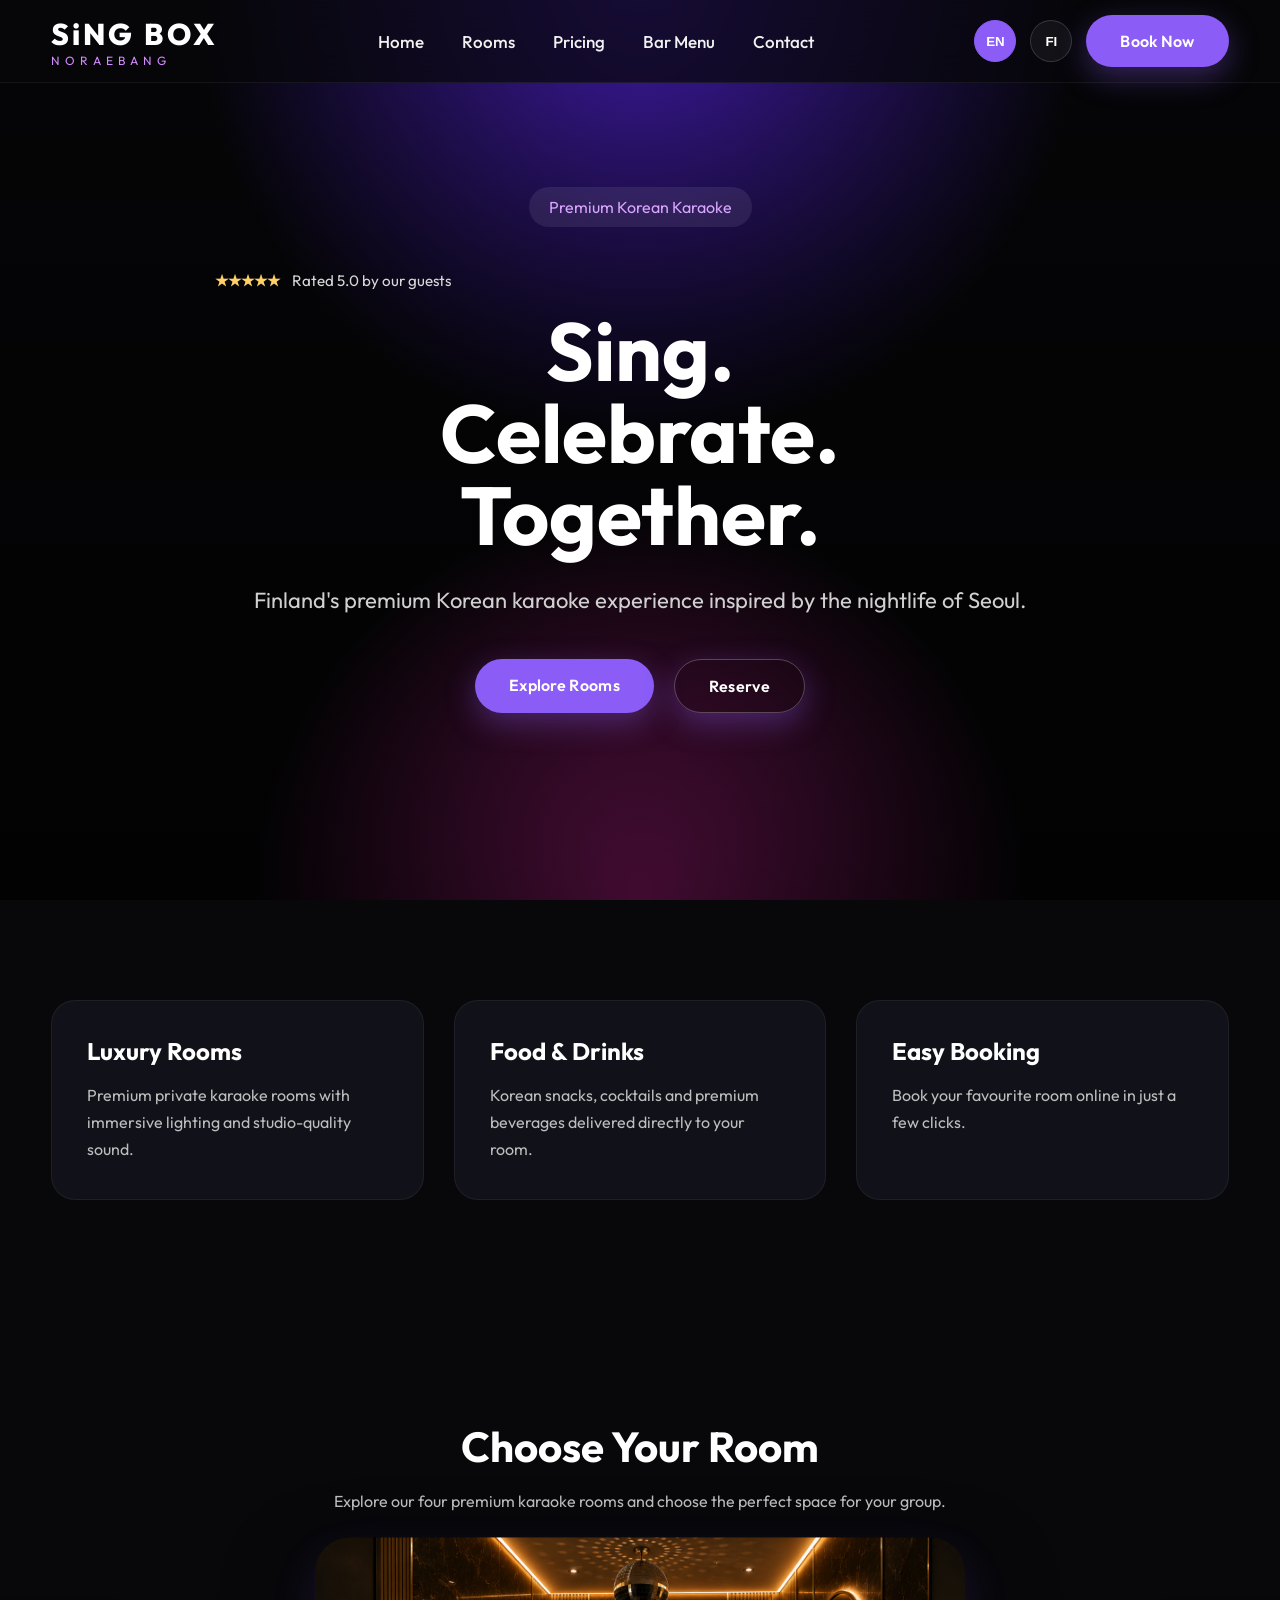
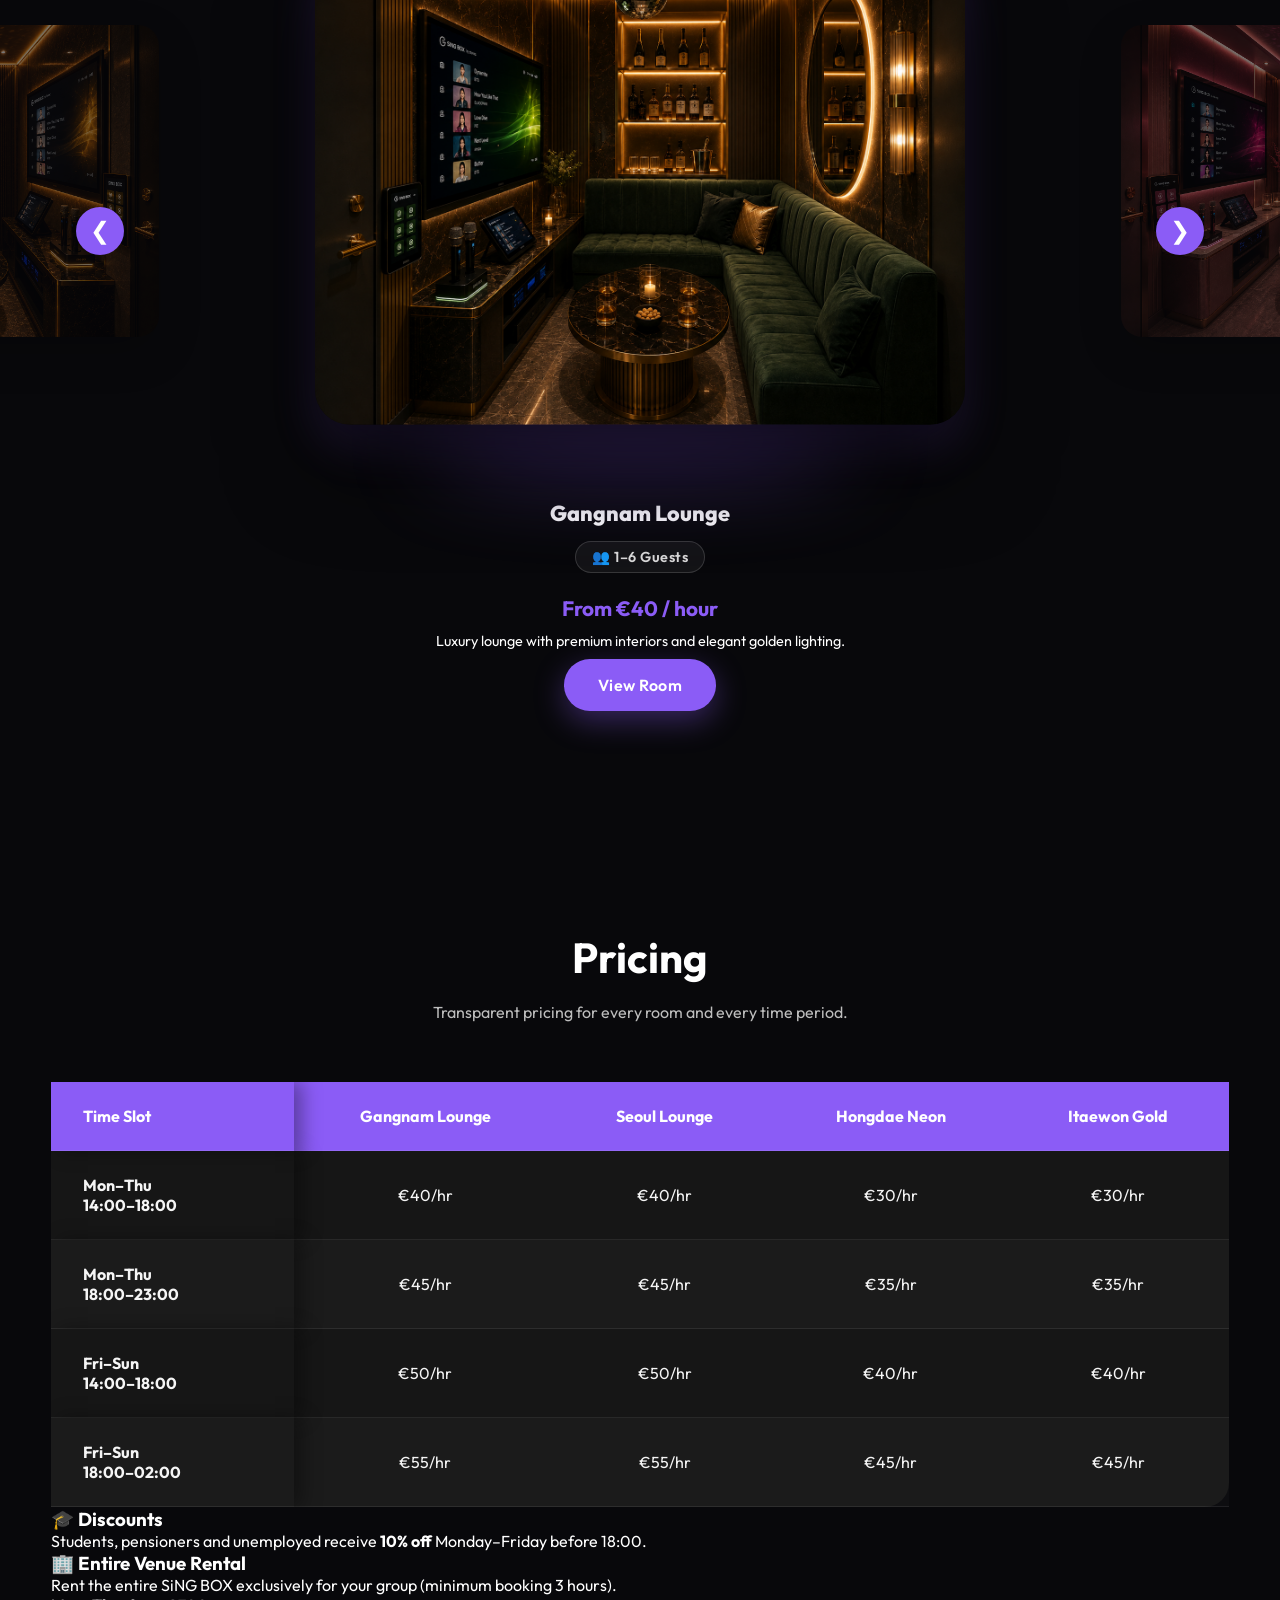
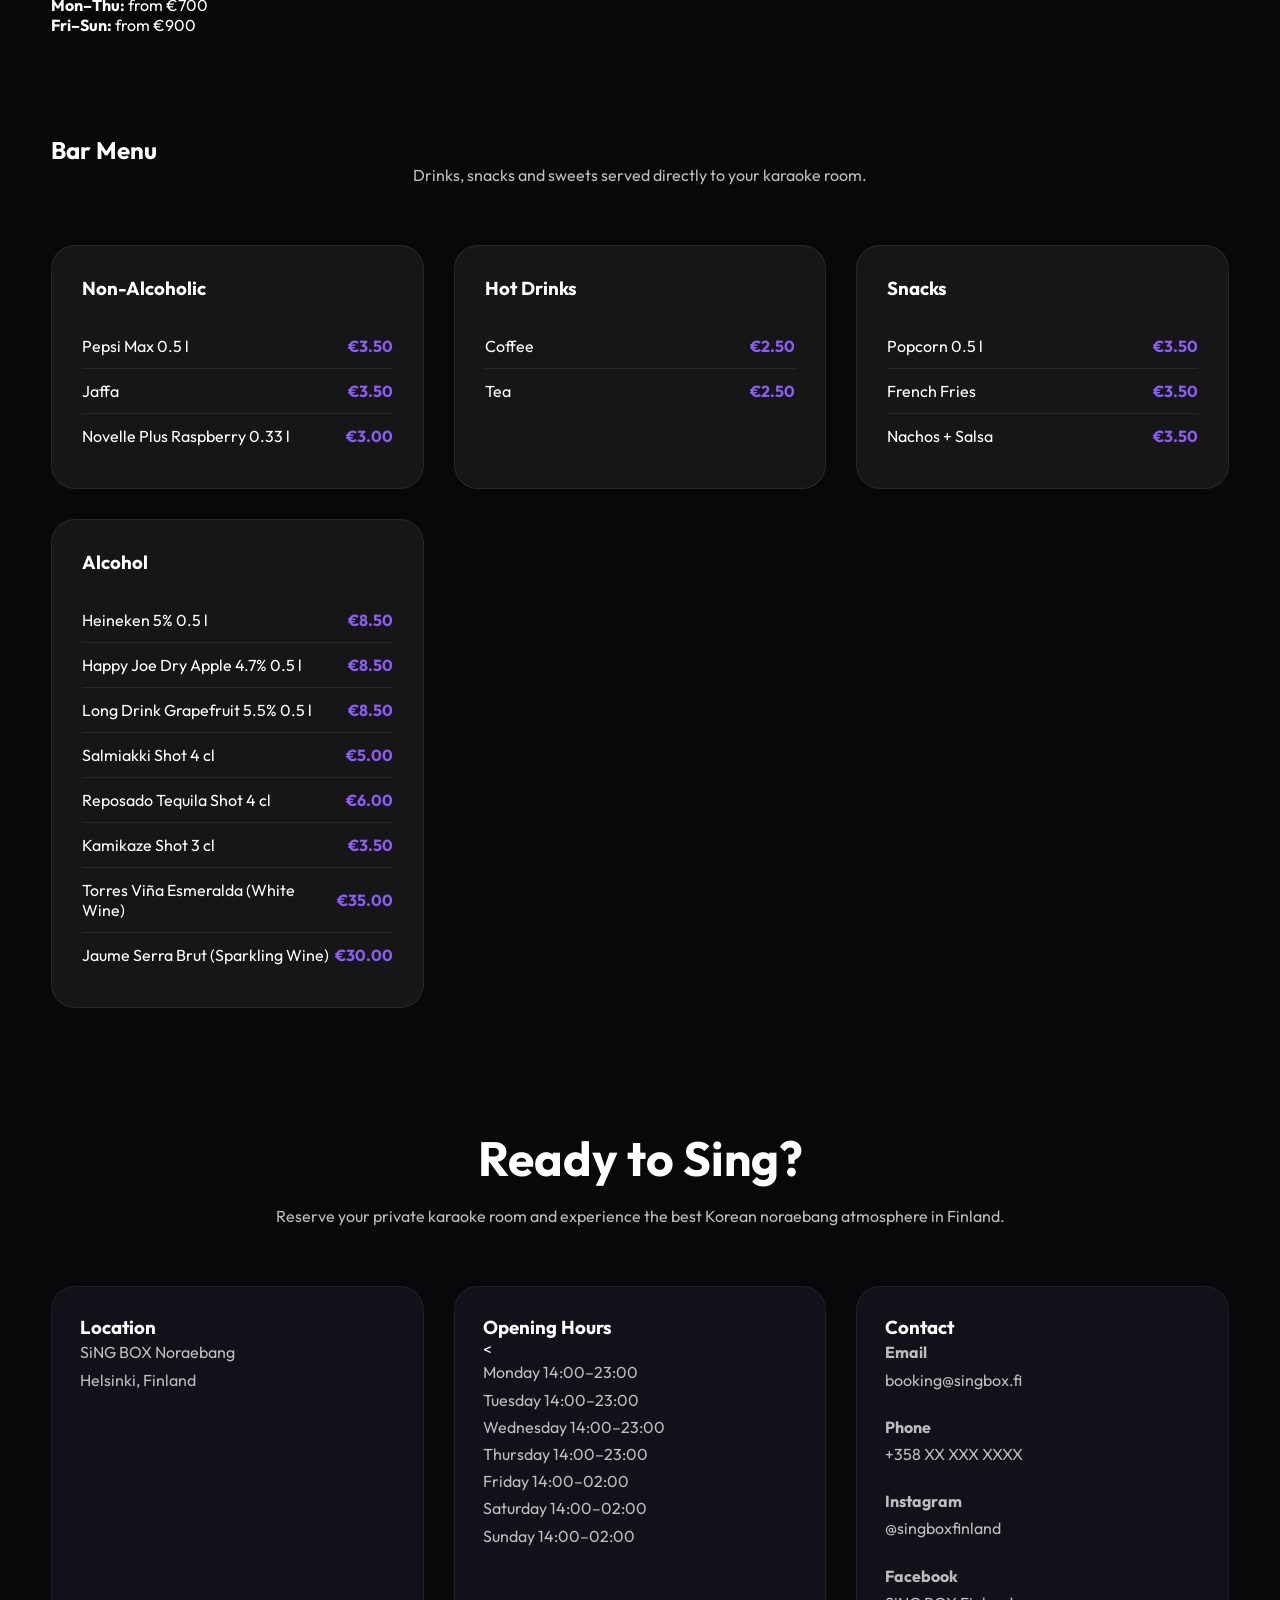
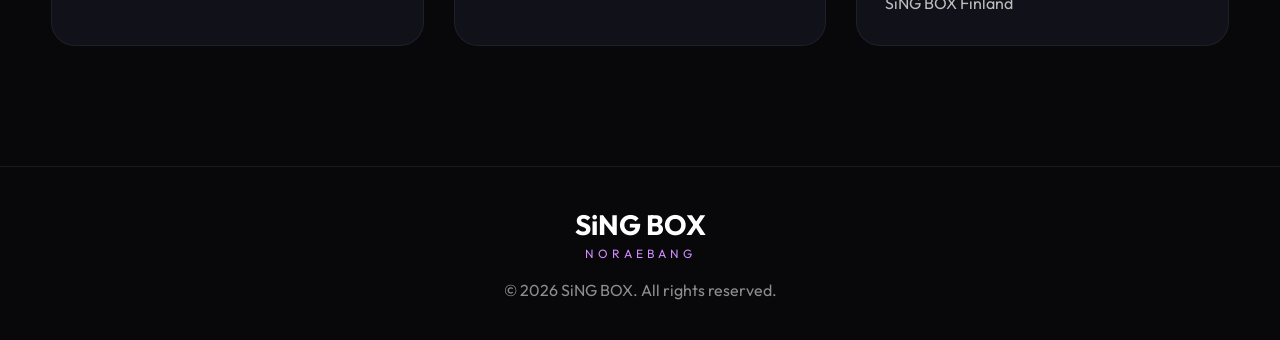
==== index.html @ f50186e7 "Refactor opening hours section in index.html" ====
<!DOCTYPE html>
<html lang="en">
<head>
    <meta charset="UTF-8">
    <meta name="viewport" content="width=device-width, initial-scale=1.0">

    <title>SiNG BOX | Premium Korean Karaoke</title>

    <link rel="preconnect" href="https://fonts.googleapis.com">
    <link rel="preconnect" href="https://fonts.gstatic.com" crossorigin>

    <link href="https://fonts.googleapis.com/css2?family=Outfit:wght@300;400;500;600;700;800&display=swap" rel="stylesheet">

    <link rel="stylesheet" href="style.css">
</head>

<body>

<header class="header">

    <div class="container">

        <a href="#" class="logo">

            <h1>SiNG BOX</h1>

            <span>NORAEBANG</span>

        </a>

<nav class="nav">

    <a href="#home" id="nav-home">Home</a>
    <a href="#rooms" id="nav-rooms">Rooms</a>
    <a href="#pricing" id="nav-pricing">Pricing</a>
    <a href="#menu" id="nav-menu">Bar Menu</a>
    <a href="#contact" id="nav-contact">Contact</a>

</nav>

        <div class="header-actions">

    <button class="lang-btn active">EN</button>

    <button class="lang-btn">FI</button>

    <a href="#contact" class="btn" id="book-btn">Book Now</a>

</div>

</div>   <!-- container sulkeutuu -->

</header>

<section class="hero" id="home">

    <div class="hero-overlay"></div>

    <div class="container hero-content">

        <span class="hero-tag">
            Premium Korean Karaoke
        </span>

        <div class="hero-rating">
    ★★★★★
    <span>Rated 5.0 by our guests</span>
</div>

        <h1>
            Sing.<br>
            Celebrate.<br>
            Together.
        </h1>

        <p>

            Finland's premium Korean karaoke experience inspired by
            the nightlife of Seoul.

        </p>

        <div class="hero-buttons">

            <a href="#rooms" class="btn">
                Explore Rooms
            </a>

            <a href="#contact" class="btn btn-outline">
                Reserve
            </a>

        </div>

    </div>

</section>

<section class="features">

    <div class="container">

        <div class="feature">

            <h3>Luxury Rooms</h3>

            <p>
                Premium private karaoke rooms with immersive lighting
                and studio-quality sound.
            </p>

        </div>

        <div class="feature">

            <h3>Food & Drinks</h3>

            <p>
                Korean snacks, cocktails and premium beverages delivered
                directly to your room.
            </p>

        </div>

        <div class="feature">

            <h3>Easy Booking</h3>

            <p>
                Book your favourite room online in just a few clicks.
            </p>

        </div>

    </div>

</section>
  
<section class="rooms" id="rooms">

<div class="container">

<h2>Choose Your Room</h2>

<p class="section-text">
Explore our four premium karaoke rooms and choose the perfect space for your group.
</p>

<div class="room-carousel">

<button class="carousel-arrow left">❮</button>

<div class="carousel">

<div class="card active">
<img src="images/gangnam.png" alt="">
</div>

<div class="card">
<img src="images/seoul.png" alt="">
</div>

<div class="card">
<img src="images/hongdae.png" alt="">
</div>

<div class="card">
<img src="images/itaewon.png" alt="">
</div>

</div>

<button class="carousel-arrow right">❯</button>

</div>

<div class="room-info">

<h3 id="roomTitle">
Gangnam Lounge
</h3>

<span id="roomSize" class="room-size">
👥 1–6 Guests
</span>

<div id="roomPrice" class="room-price">
From €40 / hour
</div>

<p id="roomText">
Luxury lounge with premium interiors and elegant golden lighting.
</p>

<a class="btn" href="#">
View Room
</a>

</div>

</div>

</section>
    
    <section class="pricing" id="pricing">

        <div class="container">

    <h2>Pricing</h2>

    <p class="section-text">
        Transparent pricing for every room and every time period.
    </p>

    <div class="pricing-scroll">

        <table class="pricing-table">

    <thead>
        <tr>
            <th>Time Slot</th>
            <th>Gangnam Lounge</th>
            <th>Seoul Lounge</th>
            <th>Hongdae Neon</th>
            <th>Itaewon Gold</th>
        </tr>
    </thead>

    <tbody>

        <tr>
            <td>Mon–Thu<br>14:00–18:00</td>
            <td>€40/hr</td>
            <td>€40/hr</td>
            <td>€30/hr</td>
            <td>€30/hr</td>
        </tr>

        <tr>
            <td>Mon–Thu<br>18:00–23:00</td>
            <td>€45/hr</td>
            <td>€45/hr</td>
            <td>€35/hr</td>
            <td>€35/hr</td>
        </tr>

        <tr>
            <td>Fri–Sun<br>14:00–18:00</td>
            <td>€50/hr</td>
            <td>€50/hr</td>
            <td>€40/hr</td>
            <td>€40/hr</td>
        </tr>

        <tr>
            <td>Fri–Sun<br>18:00–02:00</td>
            <td>€55/hr</td>
            <td>€55/hr</td>
            <td>€45/hr</td>
            <td>€45/hr</td>
        </tr>

    </tbody>

        </table>

    </div>

        <div class="pricing-info">

            <div class="pricing-note">

                <h3>🎓 Discounts</h3>

                <p>
                    Students, pensioners and unemployed receive
                    <strong>10% off</strong> Monday–Friday before 18:00.
                </p>

            </div>

            <div class="pricing-note">

                <h3>🏢 Entire Venue Rental</h3>

                <p>
                    Rent the entire SiNG BOX exclusively for your group
                    (minimum booking 3 hours).
                </p>

                <p>
                    <strong>Mon–Thu:</strong> from €700<br>
                    <strong>Fri–Sun:</strong> from €900
                </p>

            </div>

        </div>

    </div>

</section>
    
    <section class="menu" id="menu" style="scroll-margin-top:120px;">
    <div id="menu-anchor"></div>

    <div class="container">

        <h2 id="menu-title">Bar Menu</h2>

        <p class="section-text">
            Drinks, snacks and sweets served directly to your karaoke room.
        </p>
        
        <div class="menu-grid">

            <div class="menu-card">

    <h3>Non-Alcoholic</h3>

    <div class="menu-item">
        <span>Pepsi Max 0.5 l</span>
        <strong>€3.50</strong>
    </div>

    <div class="menu-item">
        <span>Jaffa</span>
        <strong>€3.50</strong>
    </div>

    <div class="menu-item">
        <span>Novelle Plus Raspberry 0.33 l</span>
        <strong>€3.00</strong>
    </div>

</div>

            <div class="menu-card">

    <h3>Hot Drinks</h3>

    <div class="menu-item">
        <span>Coffee</span>
        <strong>€2.50</strong>
    </div>

                    <div class="menu-item">
        <span>Tea</span>
        <strong>€2.50</strong>
    </div>

</div>

<div class="menu-card">

    <h3>Snacks</h3>

    <div class="menu-item">
        <span>Popcorn 0.5 l</span>
        <strong>€3.50</strong>
    </div>

    <div class="menu-item">
        <span>French Fries</span>
        <strong>€3.50</strong>
    </div>

    <div class="menu-item">
        <span>Nachos + Salsa</span>
        <strong>€3.50</strong>
    </div>

</div>

    <div class="menu-card">

        <h3>Alcohol</h3>

        <div class="menu-item">
            <span>Heineken 5% 0.5 l</span>
            <strong>€8.50</strong>
        </div>

        <div class="menu-item">
            <span>Happy Joe Dry Apple 4.7% 0.5 l</span>
            <strong>€8.50</strong>
        </div>

        <div class="menu-item">
            <span>Long Drink Grapefruit 5.5% 0.5 l</span>
            <strong>€8.50</strong>
        </div>

        <div class="menu-item">
    <span>Salmiakki Shot 4 cl</span>
    <strong>€5.00</strong>
</div>

<div class="menu-item">
    <span>Reposado Tequila Shot 4 cl</span>
    <strong>€6.00</strong>
</div>

<div class="menu-item">
    <span>Kamikaze Shot 3 cl</span>
    <strong>€3.50</strong>
</div>

<div class="menu-item">
    <span>Torres Viña Esmeralda (White Wine)</span>
    <strong>€35.00</strong>
</div>

<div class="menu-item">
    <span>Jaume Serra Brut (Sparkling Wine)</span>
    <strong>€30.00</strong>
</div>

    </div>

</div>

    </div>

</section>
   
  <section class="contact" id="contact">

    <div class="container">

        <h2>Ready to Sing?</h2>

        <p class="section-text">
            Reserve your private karaoke room and experience the best
            Korean noraebang atmosphere in Finland.
        </p>

        <div class="contact-grid">

            <div class="contact-card">

                <h3>Location</h3>

                <p>SiNG BOX Noraebang</p>

                <p>Helsinki, Finland</p>

            </div>

            <div class="contact-card">

                <h3>Opening Hours</h3>

                <<p><span class="day">Monday</span>
                    <span>14:00–23:00</span></p>

                <p><span class="day">Tuesday</span>
                    <span>14:00–23:00</span></p>

                <p><span class="day">Wednesday</span>
                    <span>14:00–23:00</span></p>

                <p><span class="day">Thursday</span>
                    <span>14:00–23:00</span></p>
                
                <p><span class="day">Friday</span>
                    <span>14:00–02:00</span></p>
                
                <p><span class="day">Saturday</span>
                    <span>14:00–02:00</span></p>
                
                <p><span class="day">Sunday</span>
                    <span>14:00–02:00</span></p>

            </div>

            <div class="contact-card">

    <h3>Contact</h3>

    <p><strong>Email</strong></p>
    <p>booking@singbox.fi</p>

    <br>

    <p><strong>Phone</strong></p>
    <p>+358 XX XXX XXXX</p>

    <br>

    <p><strong>Instagram</strong></p>
    <p>@singboxfinland</p>

    <br>

    <p><strong>Facebook</strong></p>
    <p>SiNG BOX Finland</p>

</div>

        </div>

    </div>

</section>

<footer>

    <div class="container">

        <div class="footer-logo">

            <h2>SiNG BOX</h2>

            <span>NORAEBANG</span>

        </div>

        <p>
            © 2026 SiNG BOX. All rights reserved.
        </p>

    </div>

</footer>

<script src="script.js"></script>

</body>
</html>
---- style.css ----
/* ===================================
   SiNG BOX Premium Website
=================================== */

*{
    margin:0;
    padding:0;
    box-sizing:border-box;
}

html{
    scroll-behavior:smooth;
}

body{
    font-family:'Outfit',sans-serif;
    background:#08080b;
    color:#fff;
}

img{
    display:block;
    width:100%;
}

a{
    text-decoration:none;
    color:inherit;
}

.container{
    width:min(1200px,92%);
    margin:auto;
}

/* =====================
   HEADER
===================== */

.header{
    position:fixed;
    top:0;
    width:100%;
    z-index:1000;
    background:rgba(8,8,11,.72);
    backdrop-filter:blur(18px);
    border-bottom:1px solid rgba(255,255,255,.06);
}

.header .container{
    display:flex;
    justify-content:space-between;
    align-items:center;
    gap:24px;
    min-height:82px;
}

.logo{
    display:flex;
    flex-direction:column;
}

.logo h1{
    font-size:30px;
    letter-spacing:3px;
    font-weight:800;
}

.logo span{
    font-size:12px;
    letter-spacing:5px;
    color:#d28cff;
}

.nav{
    display:flex;
    gap:38px;
}

.nav a{
    color:#f2f2f2;
    font-size:17px;
    font-weight:500;
    transition:.3s;
}

.nav a:hover{
    color:#fff;
}

.header-actions{

    display:flex;

    align-items:center;

    gap:14px;

}

.lang-btn{

    width:42px;

    height:42px;

    border-radius:50%;

    border:1px solid rgba(255,255,255,.15);

    background:rgba(255,255,255,.05);

    color:#fff;

    cursor:pointer;

    font-weight:600;

    transition:.3s;

}

.lang-btn:hover{

    background:#8b5cf6;

    border-color:#8b5cf6;

}

.lang-btn.active{

    background:#8b5cf6;

    border-color:#8b5cf6;

}

.btn{
    display:inline-block;
    padding:16px 34px;
    border-radius:999px;
    background:#8b5cf6;
    color:#fff;
    font-weight:600;
    letter-spacing:.3px;
    box-shadow:0 10px 30px rgba(139,92,246,.35);
    transition:.35s;
}

.btn:hover{
    transform:translateY(-3px);
    background:#a855f7;
    box-shadow:0 18px 40px rgba(139,92,246,.45);
}

.btn-outline{
    background:transparent;
    border:1px solid rgba(255,255,255,.25);
}

/* =====================
   HERO
===================== */

.hero{
    min-height:100vh;
    display:flex;
    align-items:center;
    justify-content:center;
    text-align:center;
    position:relative;
    background:
        radial-gradient(circle at top,#6128ff 0%,transparent 40%),
        radial-gradient(circle at bottom,#ff2cbf 0%,transparent 35%),
        #08080b;
}

.hero-overlay{
    position:absolute;
    inset:0;
    background:linear-gradient(rgba(0,0,0,.35),rgba(0,0,0,.75));
}

.hero-content{
    position:relative;
    z-index:2;
    max-width:850px;
}

.hero-tag{
    display:inline-block;
    margin-bottom:24px;
    padding:10px 20px;
    border-radius:999px;
    background:rgba(255,255,255,.08);
    color:#d9a5ff;
}

.hero-rating{

    display:flex;

    align-items:center;

    gap:12px;

    margin:20px 0;

    color:#FFD166;

    font-weight:600;

    font-size:.95rem;

}

.hero-rating span{

    color:#d8d8d8;

    font-weight:400;

}

.hero h1{
    font-size:82px;
    line-height:1;
    margin-bottom:30px;
}

.hero p{
    font-size:22px;
    color:#d0d0d0;
    margin-bottom:45px;
}

.hero-buttons{
    display:flex;
    justify-content:center;
    gap:20px;
    flex-wrap:wrap;
}

/* =====================
   FEATURES
===================== */

.features{
    padding:100px 0;
}

.features .container{
    display:grid;
    grid-template-columns:repeat(auto-fit,minmax(240px,1fr));
    gap:30px;
}

.feature{
    background:#111119;
    padding:35px;
    border-radius:24px;
    border:1px solid rgba(255,255,255,.06);
    transition:.3s;
}

.feature:hover{
    transform:translateY(-8px);
    border-color:#8b5cf6;
}

.feature h3{
    margin-bottom:16px;
    font-size:24px;
}

.feature p{
    color:#bdbdbd;
    line-height:1.7;
}

/* =====================
   ROOMS
===================== */

.rooms,
.gallery,
.contact{
    padding:120px 0;
}

.rooms{
    scroll-margin-top:90px;
}

.rooms h2,
.gallery h2,
.contact h2{
    text-align:center;
    font-size:48px;
    margin-bottom:18px;
}

.pricing h2,
.rooms h2{
    font-size:42px;
    text-align:center;
    margin-bottom:18px;
}

.section-text{
    text-align:center;
    color:#bdbdbd;
    margin-bottom:60px;
}

.room-grid,
.gallery-grid,
.contact-grid{
    display:grid;
    grid-template-columns:repeat(auto-fit,minmax(260px,1fr));
    gap:30px;
}

.room-card,
.gallery-item,
.contact-card{
    background:#111119;
    border-radius:24px;
    overflow:hidden;
    border:1px solid rgba(255,255,255,.06);
    transition:.35s;
    cursor:pointer;
}

.room-card:hover,
.gallery-item:hover,
.contact-card:hover{
    transform:translateY(-12px);
    border-color:#8b5cf6;
}

.room-content,
.contact-card{
    padding:28px;
}

.room-card img{
    width:100%;
    height:320px;
    object-fit:cover;
    transition:.4s;
}

.room-card:hover img{
    transform:scale(1.05);
}

.room-content h3{
    margin-bottom:12px;
}

.room-size{
    display:inline-block;
    margin:10px 0 16px;
    padding:6px 14px;
    border:1px solid rgba(255,255,255,.15);
    border-radius:999px;
    font-size:.8rem;
    font-weight:600;
    color:#d8d8d8;
    background:rgba(255,255,255,.05);
    letter-spacing:.5px;
}

.room-price{
    margin:16px 0 18px;
    font-size:1.1rem;
    font-weight:700;
    color:#8b5cf6;
}

.room-content p,
.contact-card p{
    color:#bdbdbd;
    line-height:1.7;
}

.room-btn{

    margin-top:22px;

    padding:12px 24px;

    font-size:.9rem;

    opacity:0;

    transform:translateY(10px);

    transition:.35s;

}

.room-card:hover .room-btn{

    opacity:1;

    transform:translateY(0);

}

.gallery-item{
    height:260px;
    background:
        linear-gradient(135deg,#8b5cf6,#ff2cbf);
}

/* =====================
   FOOTER
===================== */

footer{
    padding:40px 0;
    border-top:1px solid rgba(255,255,255,.08);
    text-align:center;
}

.footer-logo h2{
    font-size:28px;
}

.footer-logo span{
    color:#d28cff;
    letter-spacing:4px;
    font-size:12px;
}

footer p{
    margin-top:18px;
    color:#8d8d8d;
}

/* =====================
   MOBILE
===================== */

@media (max-width:900px){

    .header .container{
        flex-direction:column;
        height:auto;
        padding:20px 0;
        gap:18px;
    }

    .nav{
        flex-wrap:wrap;
        justify-content:center;
        gap:18px;
    }

    .hero h1{
        font-size:52px;
    }

    .hero p{
        font-size:18px;
    }

    .rooms h2,
    .gallery h2,
    .contact h2{
        font-size:36px;
    }

}
.showcase{
    padding:120px 0;
}

.showcase-grid{
    display:grid;
    grid-template-columns:repeat(2,1fr);
    gap:24px;
    margin-top:50px;
}

.showcase-grid img{
    width:100%;
    height:320px;
    object-fit:cover;
    border-radius:24px;
    transition:.35s;
}

.showcase-grid img:hover{
    transform:scale(1.03);
}

/* =====================
   Pricing
===================== */

.pricing{
    padding:100px 0;
}

.pricing h2,
.pricing .section-text{
    text-align:center;
}

.pricing .container{
    max-width:1200px;
}

.pricing-scroll{
    width:100%;
    max-width:1200px;
    margin:0 auto;

    overflow-x:auto;
    -webkit-overflow-scrolling:touch;
}

.pricing-table{
    width:100%;
    max-width:1200px;
    min-width:900px;

    border-collapse:separate;
    border-spacing:0;

    background:#161616;
    border-radius:24px;
}

.pricing-table th,
.pricing-table td{
    padding:24px 32px;
    text-align:center;
    border-bottom:1px solid rgba(255,255,255,.08);
}

.pricing-table th{
    background:#8b5cf6;
    color:#fff;
    font-weight:700;
}

.pricing-table td{
    color:#f5f5f5;
}

.pricing-table th:first-child,
.pricing-table td:first-child{
    position:sticky;
    left:0;
    min-width:180px;
    text-align:left;
    font-weight:700;
    z-index:5;
}

.pricing-table th:first-child{
    background:#8b5cf6;
    z-index:6;
}

.pricing-table td:first-child{
    background:#161616;
}

.pricing-table tbody tr:nth-child(even){
    background:rgba(255,255,255,.02);
}

.pricing-table tbody tr:nth-child(even) td:first-child{
    background:#1b1b1b;
}

.pricing-table tbody tr:hover{
    background:rgba(139,92,246,.08);
}

.pricing-table th:first-child,
.pricing-table td:first-child{
    box-shadow:8px 0 18px rgba(0,0,0,.35);
}

/* =====================
   BAR MENU
===================== */

.menu{
    scroll-margin-top:110px;
}

.menu-grid{

    display:grid;

    grid-template-columns:repeat(auto-fit,minmax(320px,1fr));

    gap:30px;

    margin-top:50px;

}

.menu-card{

    background:#161616;

    border:1px solid rgba(255,255,255,.08);

    border-radius:24px;

    padding:30px;

    transition:.3s;

}

.menu-card:hover{

    transform:translateY(-8px);

    border-color:#8b5cf6;

}

.menu-card h3{

    margin-bottom:24px;

}

.menu-item{

    display:flex;

    justify-content:space-between;

    align-items:center;

    padding:12px 0;

    border-bottom:1px solid rgba(255,255,255,.08);

}

.menu-item:last-child{

    border-bottom:none;

}

.menu-item strong{

    color:#8b5cf6;

}

/* ===========================
   3D ROOM CAROUSEL
=========================== */

.room-carousel{
    position:relative;
    width:100%;
    height:520px;
    display:flex;
    justify-content:center;
    align-items:flex-start;
    overflow:visible;
    touch-action: pan-y;
}

.carousel{
    position:relative;
    width:min(900px,100%);
    height:420px;
    overflow:visible;
    pointer-events:none;
}

.card{
    position:absolute;
    left:50%;
    top:50%;
    width:520px;
    transform:translate(-50%,-50%);
    transition:all .7s ease;
    opacity:0;
    overflow:visible;
}

.card img{
    width:100%;
    border-radius:28px;
    box-shadow:0 20px 60px rgba(0,0,0,.45);
    transition:.6s;
}

.card.active{
    opacity:1;
    transform:translate(-50%,-50%) scale(1.25);
    z-index:10;
    pointer-events:none;
}

.card.active img{
    box-shadow:
        0 35px 70px rgba(0,0,0,.65),
        0 18px 35px rgba(139,92,246,.20);
}

.card.active::after{
    content:"";
    position:absolute;
    left:50%;
    bottom:-35px;
    transform:translateX(-50%);
    width:65%;
    height:45px;
    background:rgba(139,92,246,.45);
    filter:blur(35px);
    border-radius:50%;
    pointer-events:none;
    z-index:-1;
}

.card.left{
    opacity:.45;
    transform:translate(-180%,-50%) scale(.75);
    z-index:1;
}

.card.right{
    opacity:.45;
    transform:translate(80%,-50%) scale(.75);
    z-index:1;
}

.card.back{
    opacity:.15;
    transform:translate(-50%,-50%) scale(.6);
    z-index:1;
}

.carousel-arrow{
    position:absolute;
    top:50%;
    transform:translateY(-50%);
    width:48px;
    height:48px;
    border:none;
    border-radius:50%;
    background:#8b5cf6;
    color:#fff;
    font-size:24px;
    cursor:pointer;
    z-index:20;
    transition:.25s;
}

.carousel-arrow:hover{
    transform:translateY(-50%) scale(1.08);
    background:#a855f7;
}

.carousel-arrow.left{
    left:25px;
}

.carousel-arrow.right{
    right:25px;
}

@media (max-width:900px){

    .room-carousel{
    height:180px;
}

.carousel{
    width:100%;
    height:160px;
}

.card{
    width:230px;
}

    .card.active{
    transform:translate(-50%,-50%) scale(1);
}

.card.active::after{
    width:65%;
    height:45px;
    bottom:-30px;
    background:rgba(139,92,246,.55);
    filter:blur(35px);
    z-index:-1;
}

    .card.left{
        transform:translate(-120%,-50%) scale(.7);
        opacity:.35;
    }

    .card.right{
        transform:translate(20%,-50%) scale(.7);
        opacity:.35;
    }

    .carousel-arrow{
        width:42px;
        height:42px;
        font-size:20px;
    }

   .rooms h2{
    font-size:2.5rem;
}

.section-text{
    margin-bottom:30px;
}

   .room-info .btn{
    padding:10px 24px;
    font-size:0.9rem;
    margin-top:6px;
}

   .room-info{
    margin:12px auto 0;
}

.room-info h3{
    font-size:1.35rem;
    margin-bottom:4px;
}

.room-info .room-size{
    font-size:.9rem;
    margin:6px 0 8px;
}

.room-info .room-price{
    margin:8px 0;
}

.room-info p{
    margin-bottom:10px;
    line-height:1.5;
}

   .header .btn{
    padding:12px 28px;
    font-size:1rem;
}

   .lang-switch{
    gap:10px;
}

.lang-btn{
    width:48px;
    height:48px;
    font-size:0.9rem;
}

   .room-info .room-size{
    font-size:0.82rem;
    padding:5px 14px;
    margin:4px 0 6px;
}

   .carousel-arrow{
    width:36px;
    height:36px;
    font-size:18px;
}

   .room-info .btn{
    padding:12px 28px;
    border-radius:18px;
    font-size:1rem;
}

   .header .btn{
    padding:10px 24px;
    border-radius:18px;
    font-size:.95rem;
}
   
}

.room-info h3{
    font-size:1.35rem;
    font-weight:800;
    margin-bottom:6px;
}

.room-info .room-size{
    font-size:0.9rem;
    padding:6px 16px;
    margin:8px 0 12px;
}

.room-info .room-price{
    font-size:1.3rem;
    margin:10px 0;
}

.room-info p{
    font-size:0.9rem;
    line-height:1.45;
    max-width:600px;
    margin-bottom:8px;
}

.room-info{
    width:100%;
    max-width:900px;
    margin:8px auto 0;

    display:flex;
    flex-direction:column;
    align-items:center;
    justify-content:center;

    text-align:center;
}

.room-info h3,
.room-info p,
.room-info .room-price,
.room-info .room-size{
    text-align:center;
}
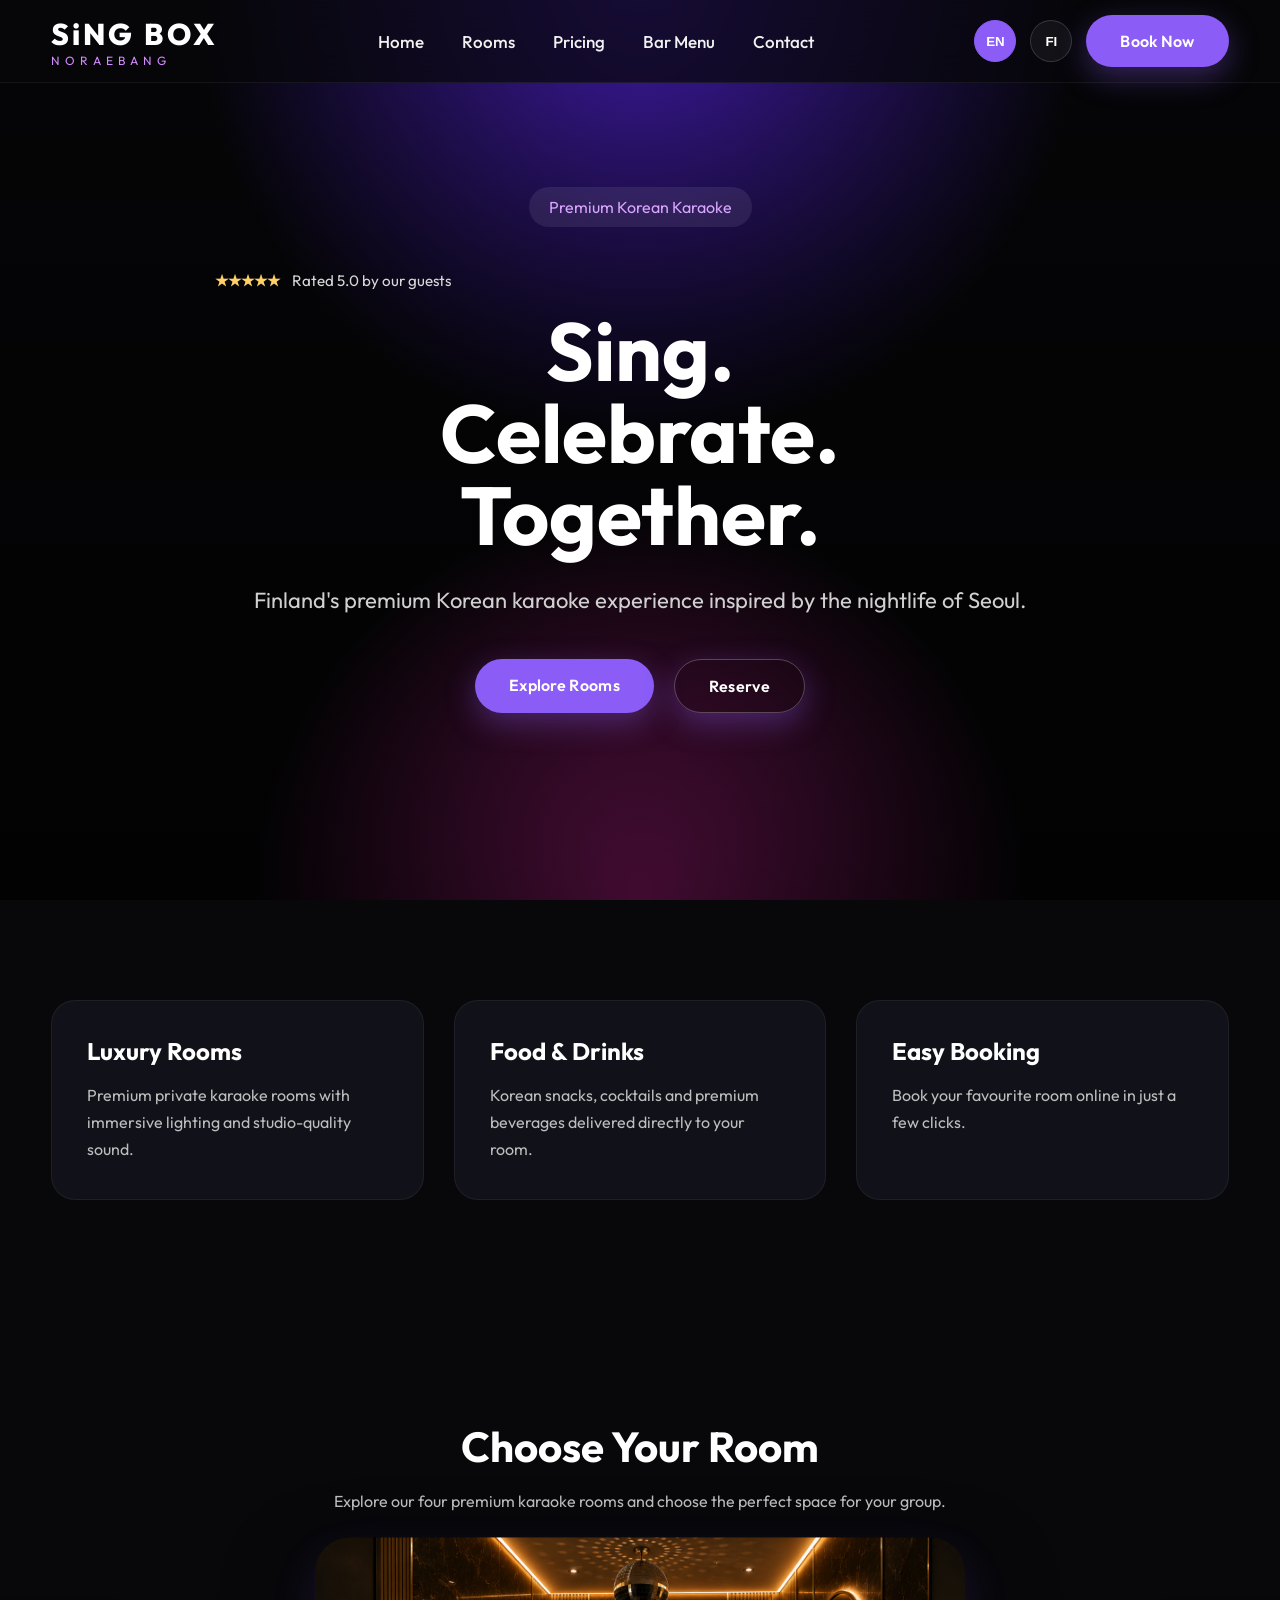
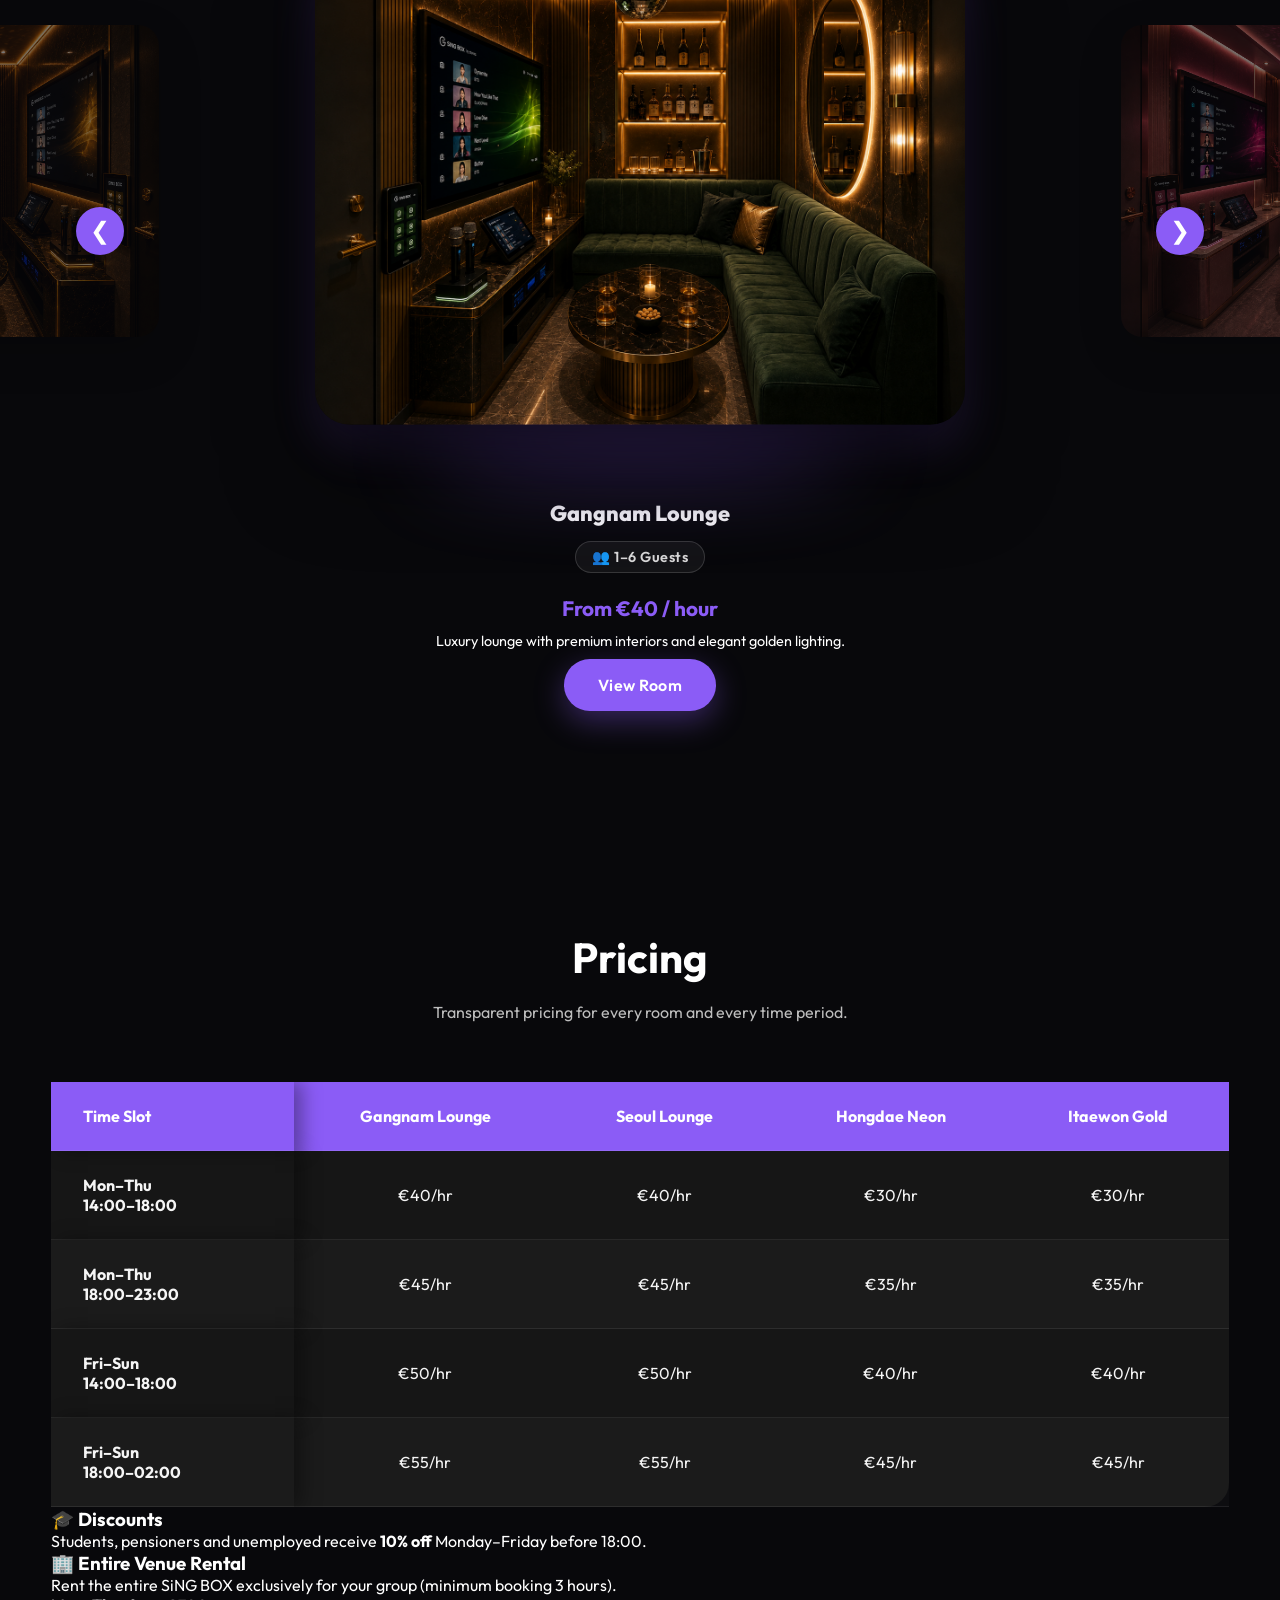
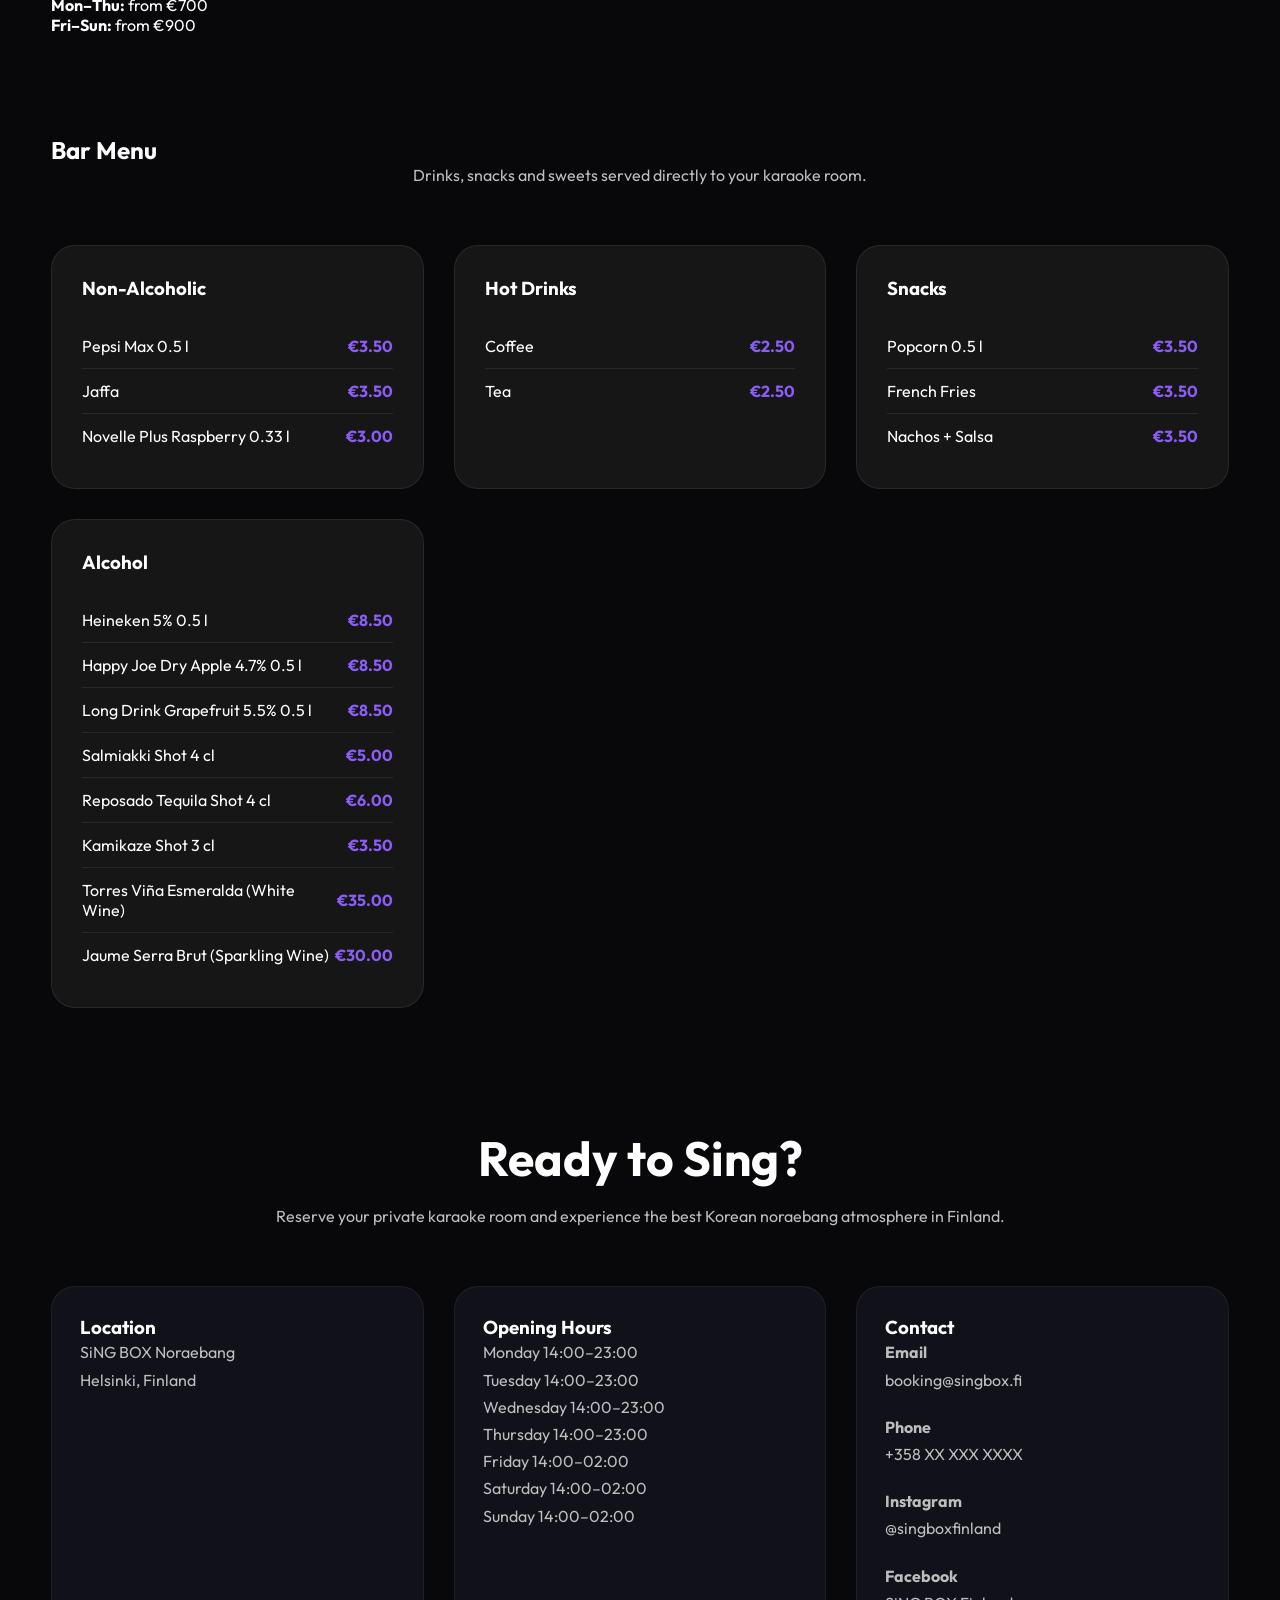
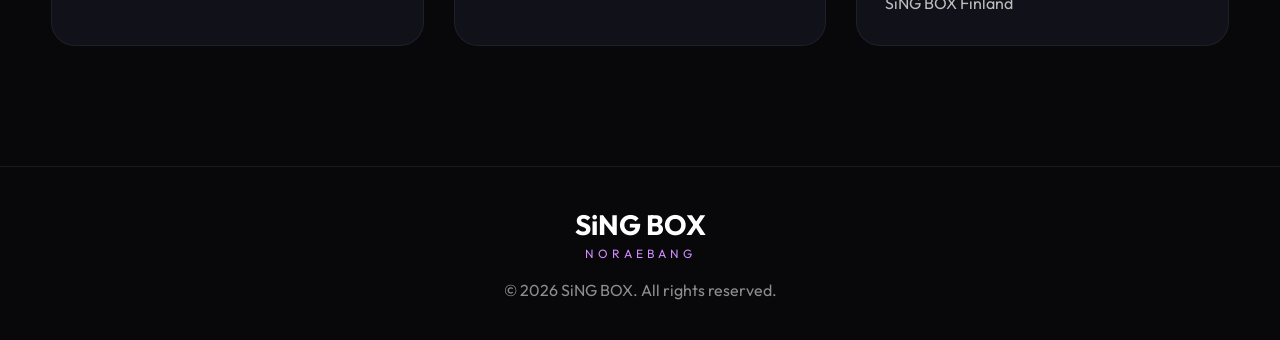
==== commit fd345b38: "Fix indentation in opening hours section" ====
--- a/index.html
+++ b/index.html
@@ -451,7 +451,7 @@
 
                 <h3>Opening Hours</h3>
 
-                <<p><span class="day">Monday</span>
+                <p><span class="day">Monday</span>
                     <span>14:00–23:00</span></p>
 
                 <p><span class="day">Tuesday</span>
--- a/style.css
+++ b/style.css
@@ -469,10 +469,13 @@
     }
 
     .rooms h2,
-    .gallery h2,
-    .contact h2{
-        font-size:36px;
-    }
+.pricing h2,
+.gallery h2,
+.menu h2,
+.contact h2{
+    font-size:34px;
+    line-height:1.15;
+}
 
 }
 .showcase{
@@ -866,13 +869,16 @@
 }
 
    .lang-switch{
-    gap:10px;
+    gap:6px;
 }
 
 .lang-btn{
-    width:48px;
-    height:48px;
-    font-size:0.9rem;
+    width:36px;
+    height:36px;
+    min-width:36px;
+    min-height:36px;
+    padding:0;
+    font-size:.8rem;
 }
 
    .room-info .room-size{
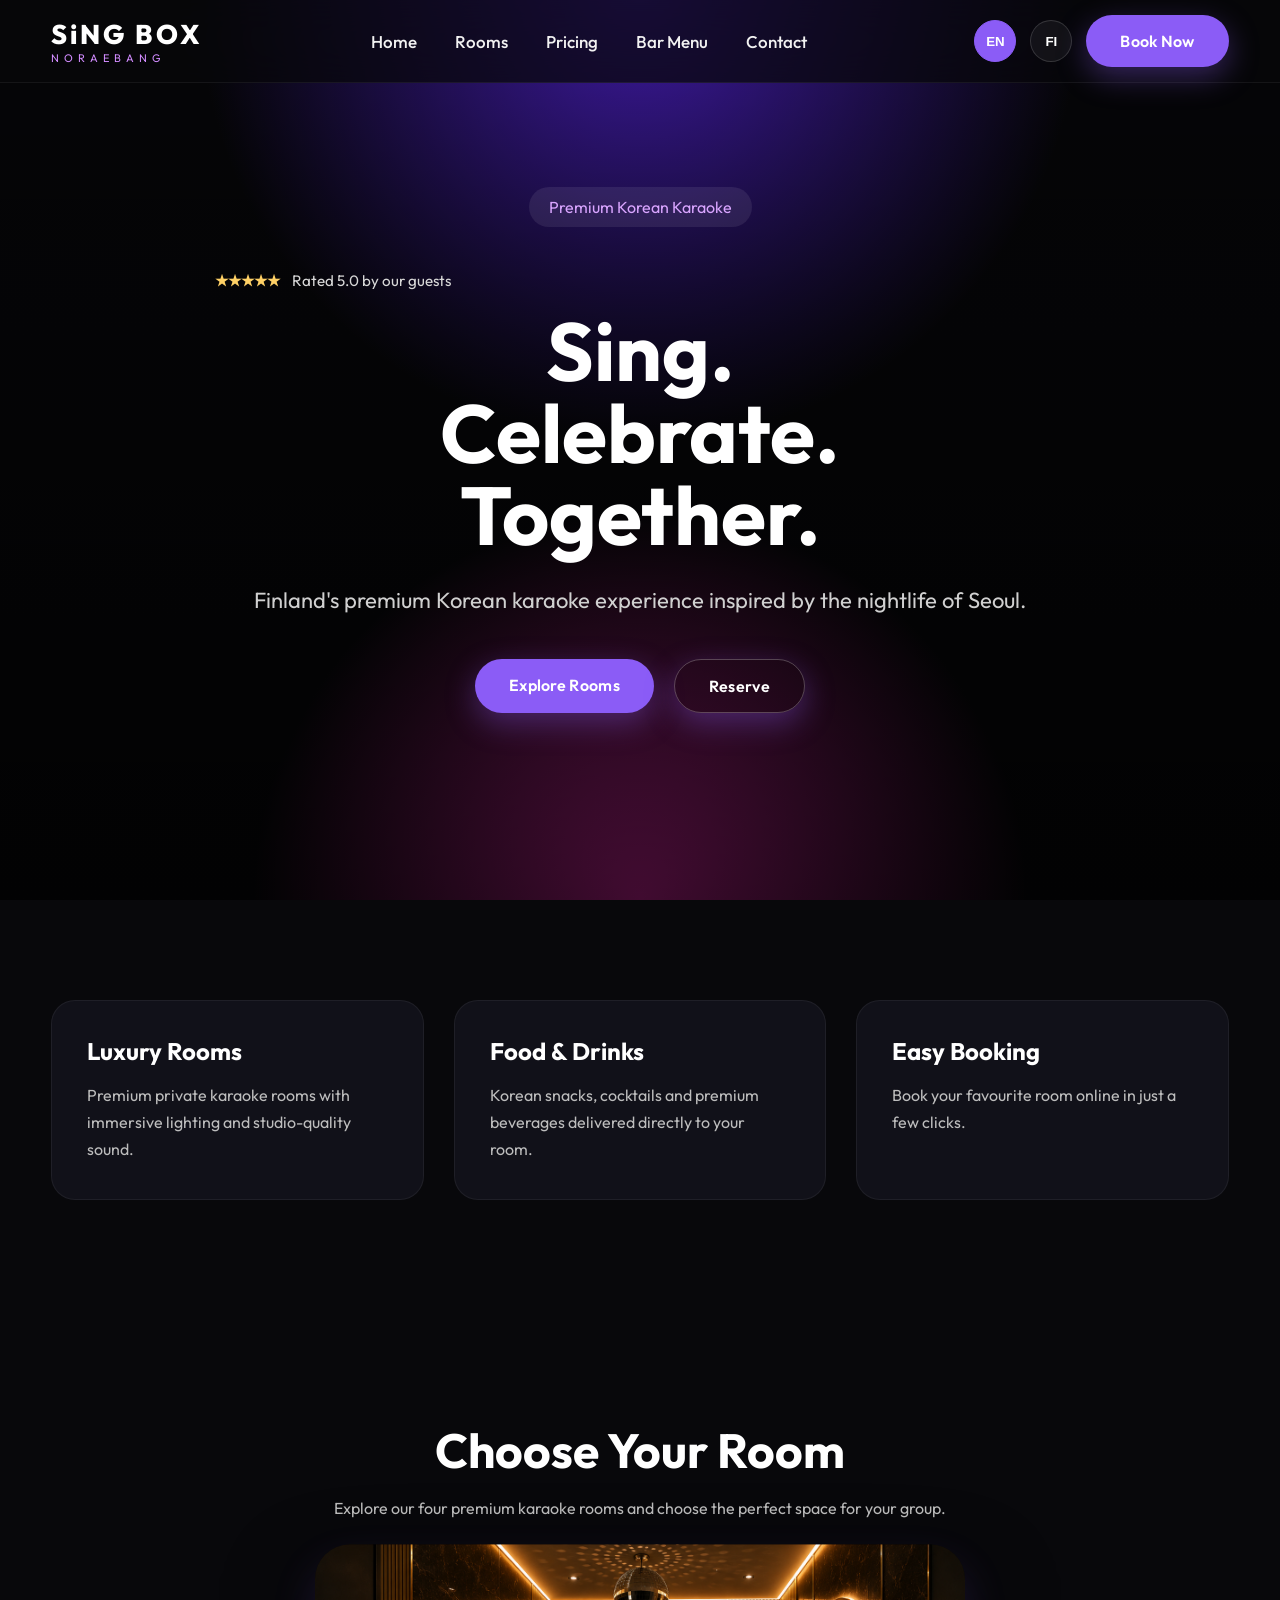
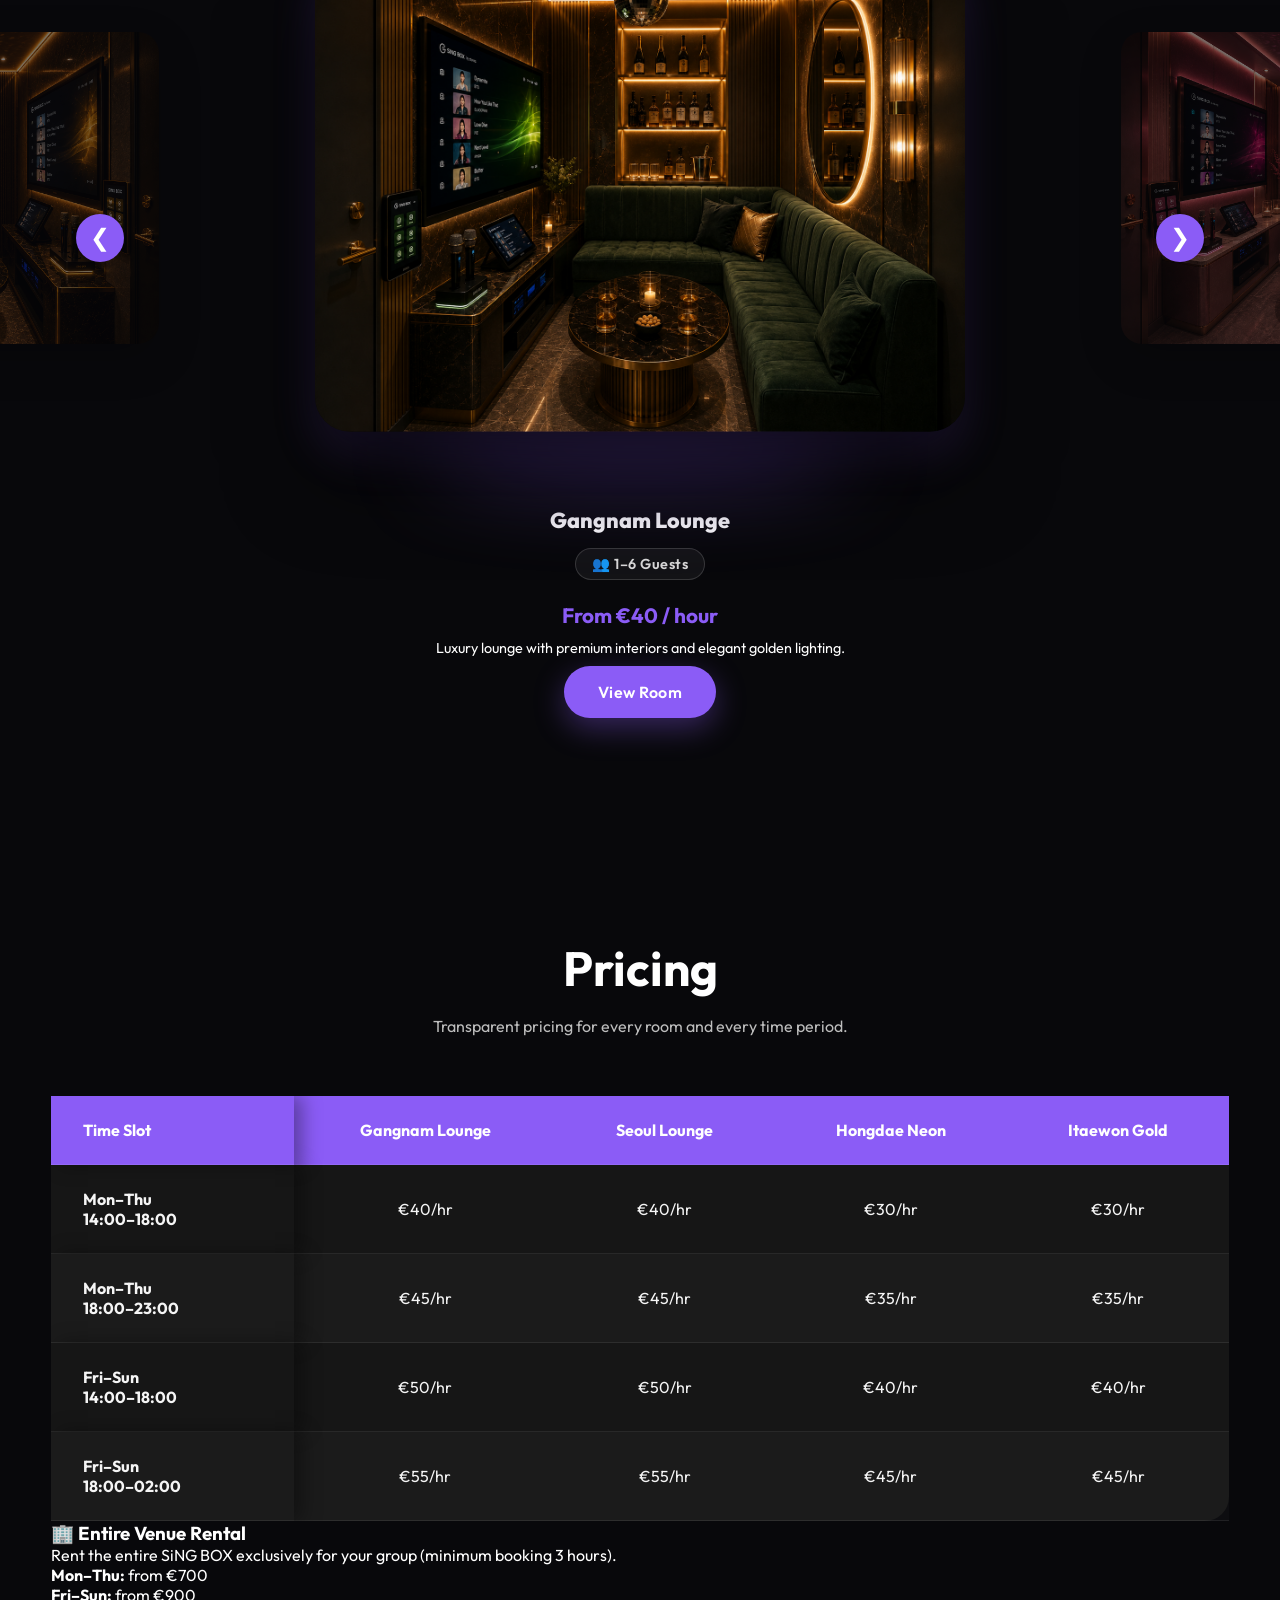
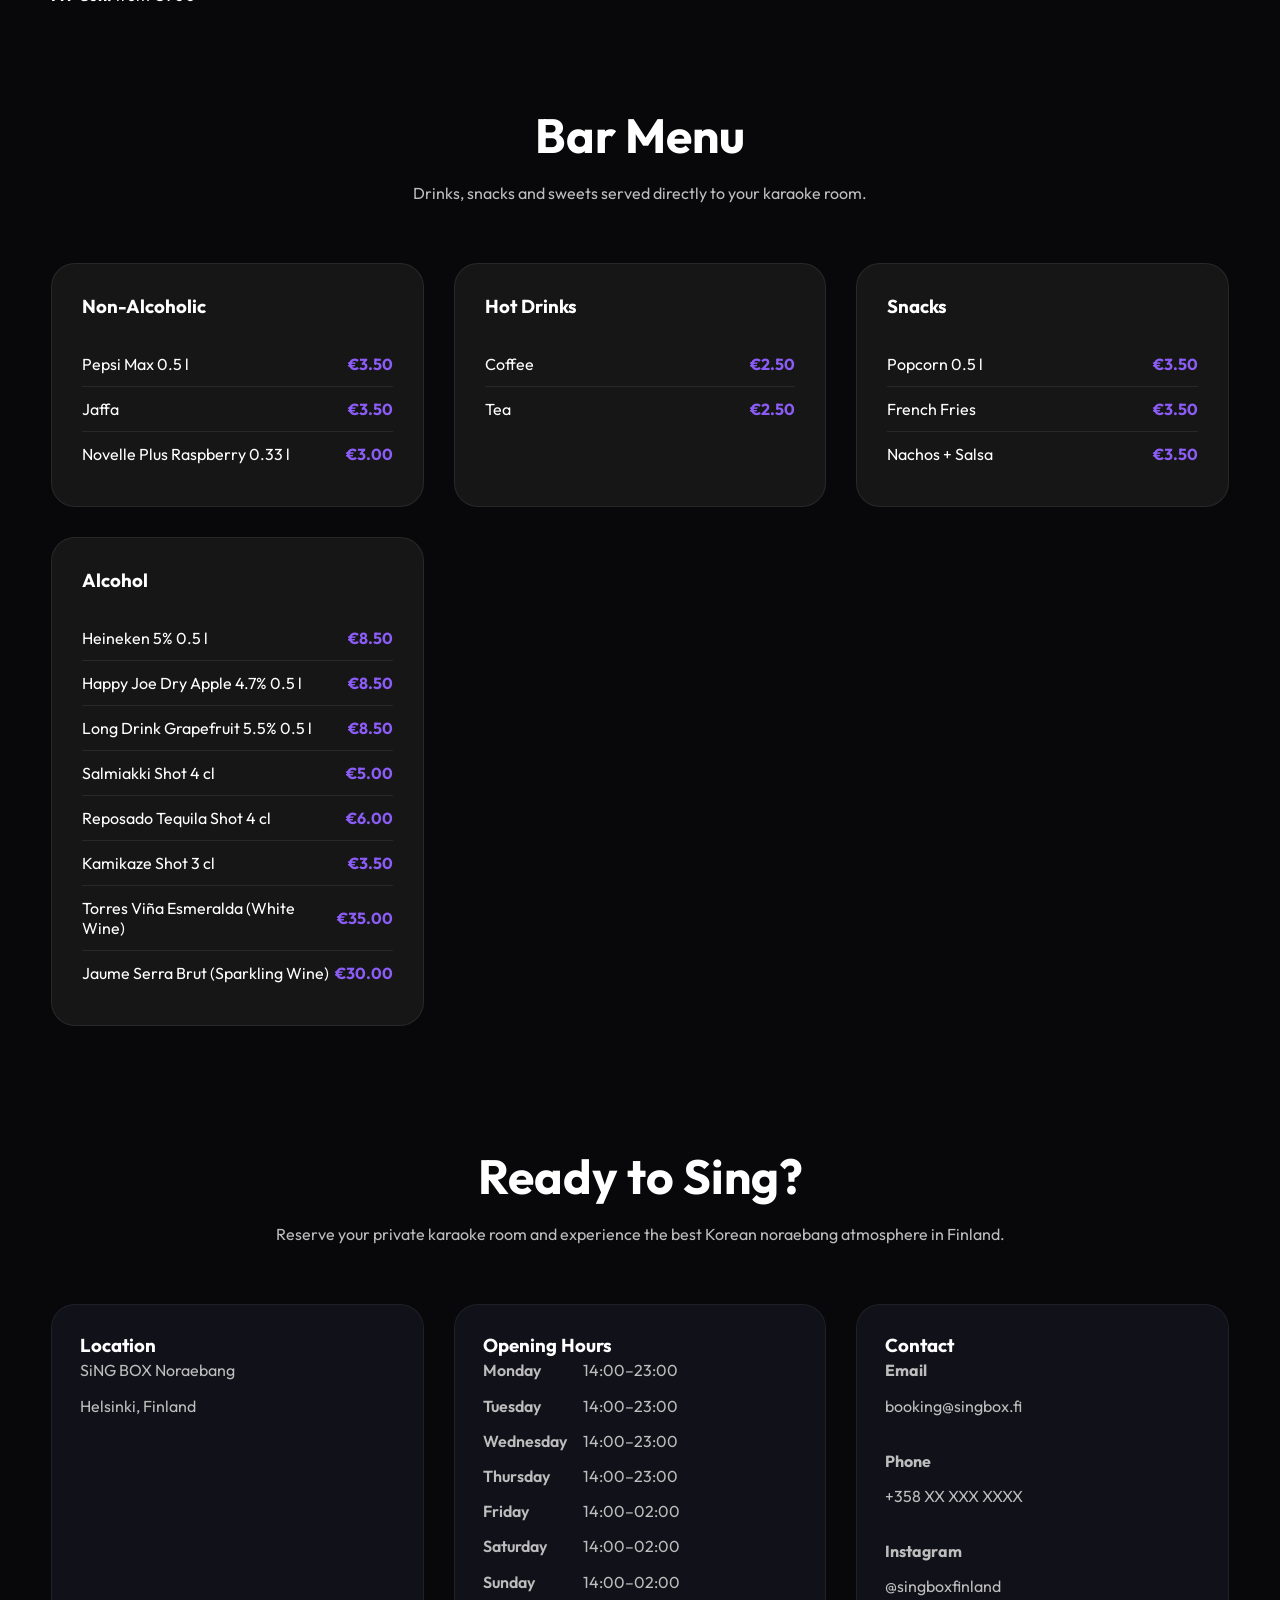
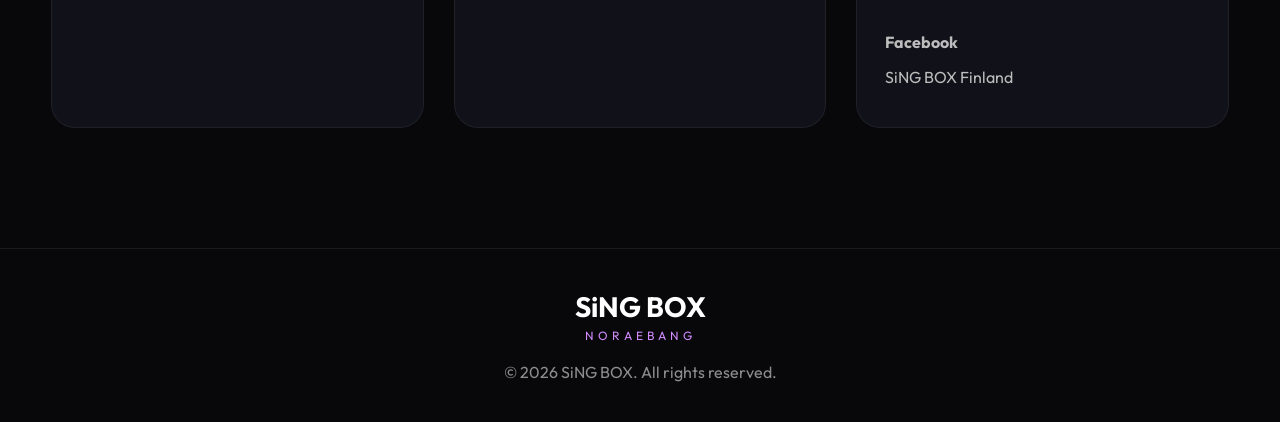
==== commit 9447c5c5: "Remove discount details from pricing-info section Removed discount information for students, pension" ====
--- a/index.html
+++ b/index.html
@@ -268,18 +268,7 @@
 
         <div class="pricing-info">
 
-            <div class="pricing-note">
-
-                <h3>🎓 Discounts</h3>
-
-                <p>
-                    Students, pensioners and unemployed receive
-                    <strong>10% off</strong> Monday–Friday before 18:00.
-                </p>
-
-            </div>
-
-            <div class="pricing-note">
+                       <div class="pricing-note">
 
                 <h3>🏢 Entire Venue Rental</h3>
 
--- a/style.css
+++ b/style.css
@@ -61,13 +61,13 @@
 }
 
 .logo h1{
-    font-size:30px;
+    font-size:27px;
     letter-spacing:3px;
     font-weight:800;
 }
 
 .logo span{
-    font-size:12px;
+    font-size:11px;
     letter-spacing:5px;
     color:#d28cff;
 }
@@ -294,17 +294,12 @@
 }
 
 .rooms h2,
+.pricing h2,
 .gallery h2,
+.menu h2,
 .contact h2{
     text-align:center;
     font-size:48px;
-    margin-bottom:18px;
-}
-
-.pricing h2,
-.rooms h2{
-    font-size:42px;
-    text-align:center;
     margin-bottom:18px;
 }
 
@@ -384,15 +379,24 @@
 .contact-card p{
     color:#bdbdbd;
     line-height:1.7;
+    display:flex;
+    margin-bottom:8px;
+}
+
+.contact-card .day{
+    display:inline-block;
+    width:100px;
+    font-weight:600;
+    flex-shrink:0;
 }
 
 .room-btn{
 
     margin-top:22px;
 
-    padding:12px 24px;
-
-    font-size:.9rem;
+    padding:10px 20px;
+   
+    font-size:.85rem;
 
     opacity:0;
 
@@ -448,11 +452,11 @@
 @media (max-width:900px){
 
     .header .container{
-        flex-direction:column;
-        height:auto;
-        padding:20px 0;
-        gap:18px;
-    }
+    flex-direction:column;
+    height:auto;
+    padding:14px 0;
+    gap:12px;
+}
 
     .nav{
         flex-wrap:wrap;
@@ -468,13 +472,25 @@
         font-size:18px;
     }
 
+   .contact-card p{
+    display:flex;
+    align-items:flex-start;
+}
+
+.contact-card .day{
+    width:95px;
+    flex-shrink:0;
+    font-weight:600;
+}
+
     .rooms h2,
 .pricing h2,
 .gallery h2,
 .menu h2,
 .contact h2{
-    font-size:34px;
+    font-size:28px;
     line-height:1.15;
+    margin-bottom:12px;
 }
 
 }
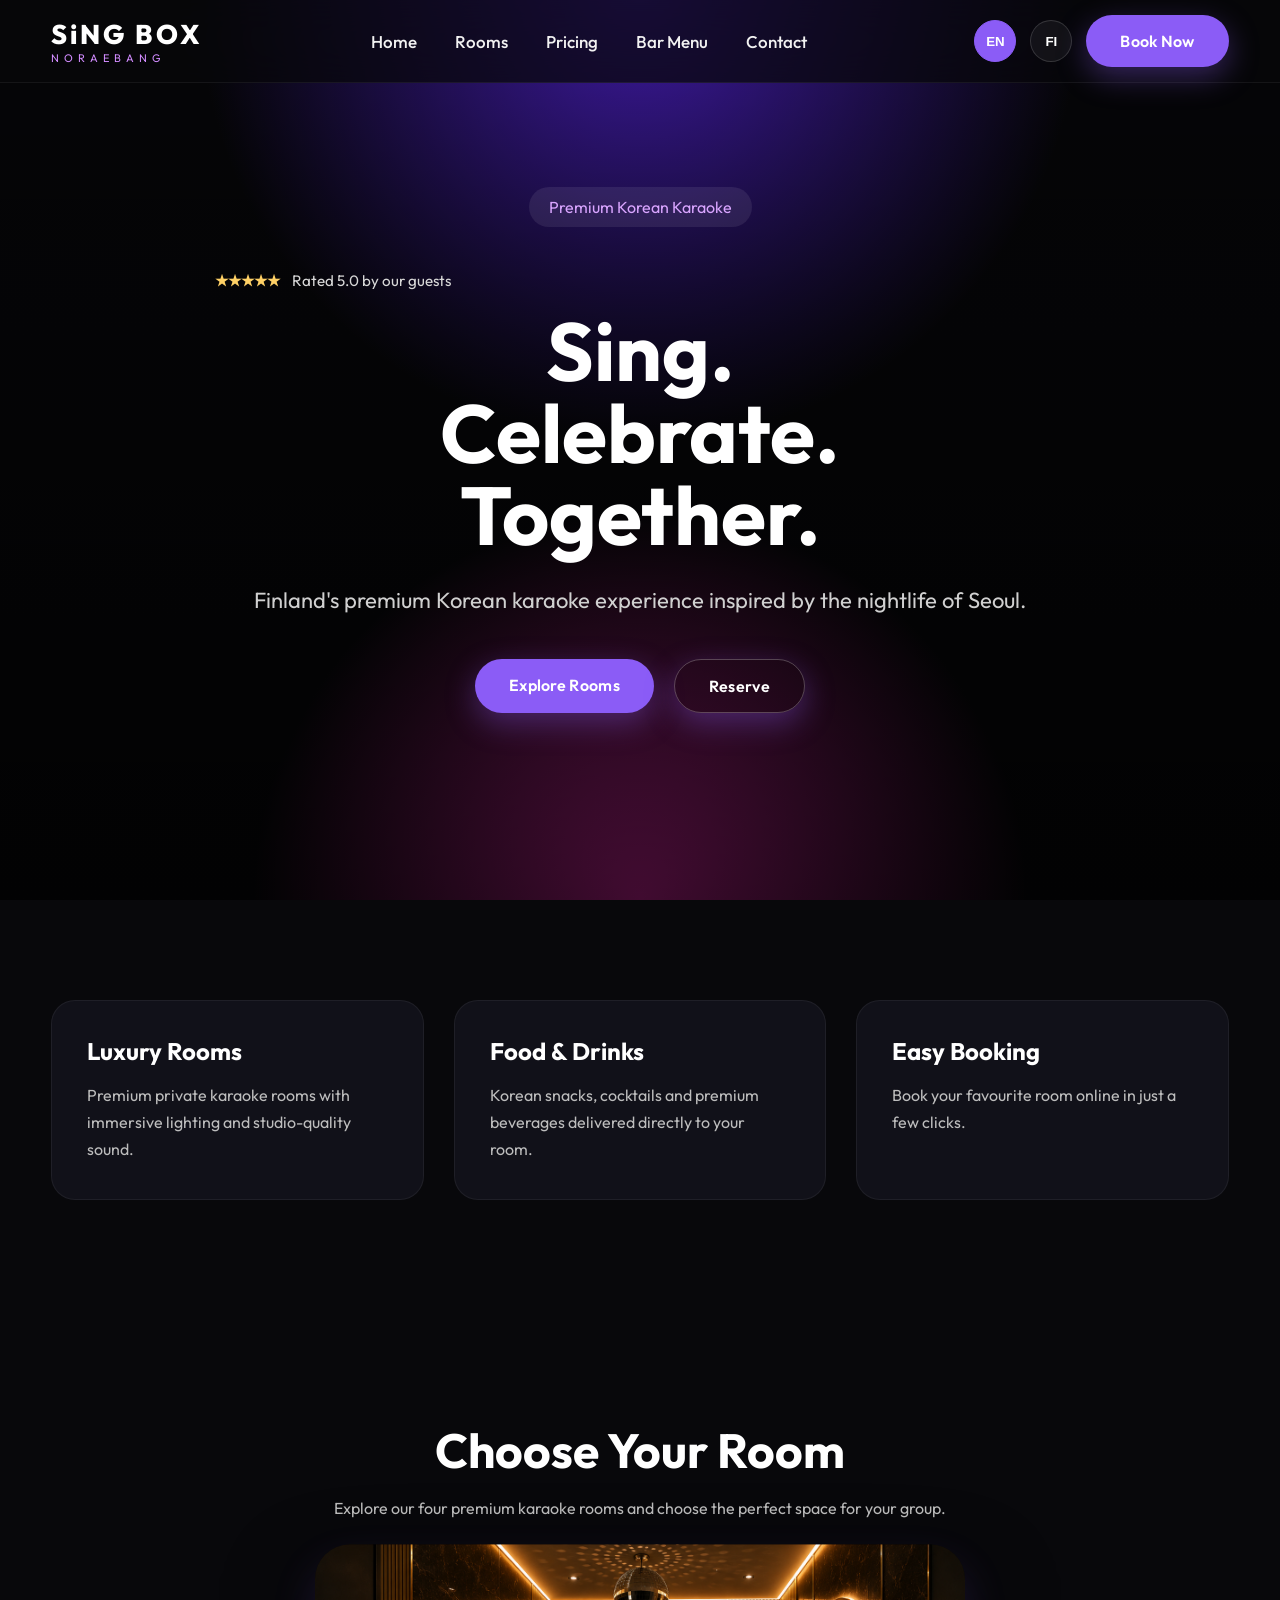
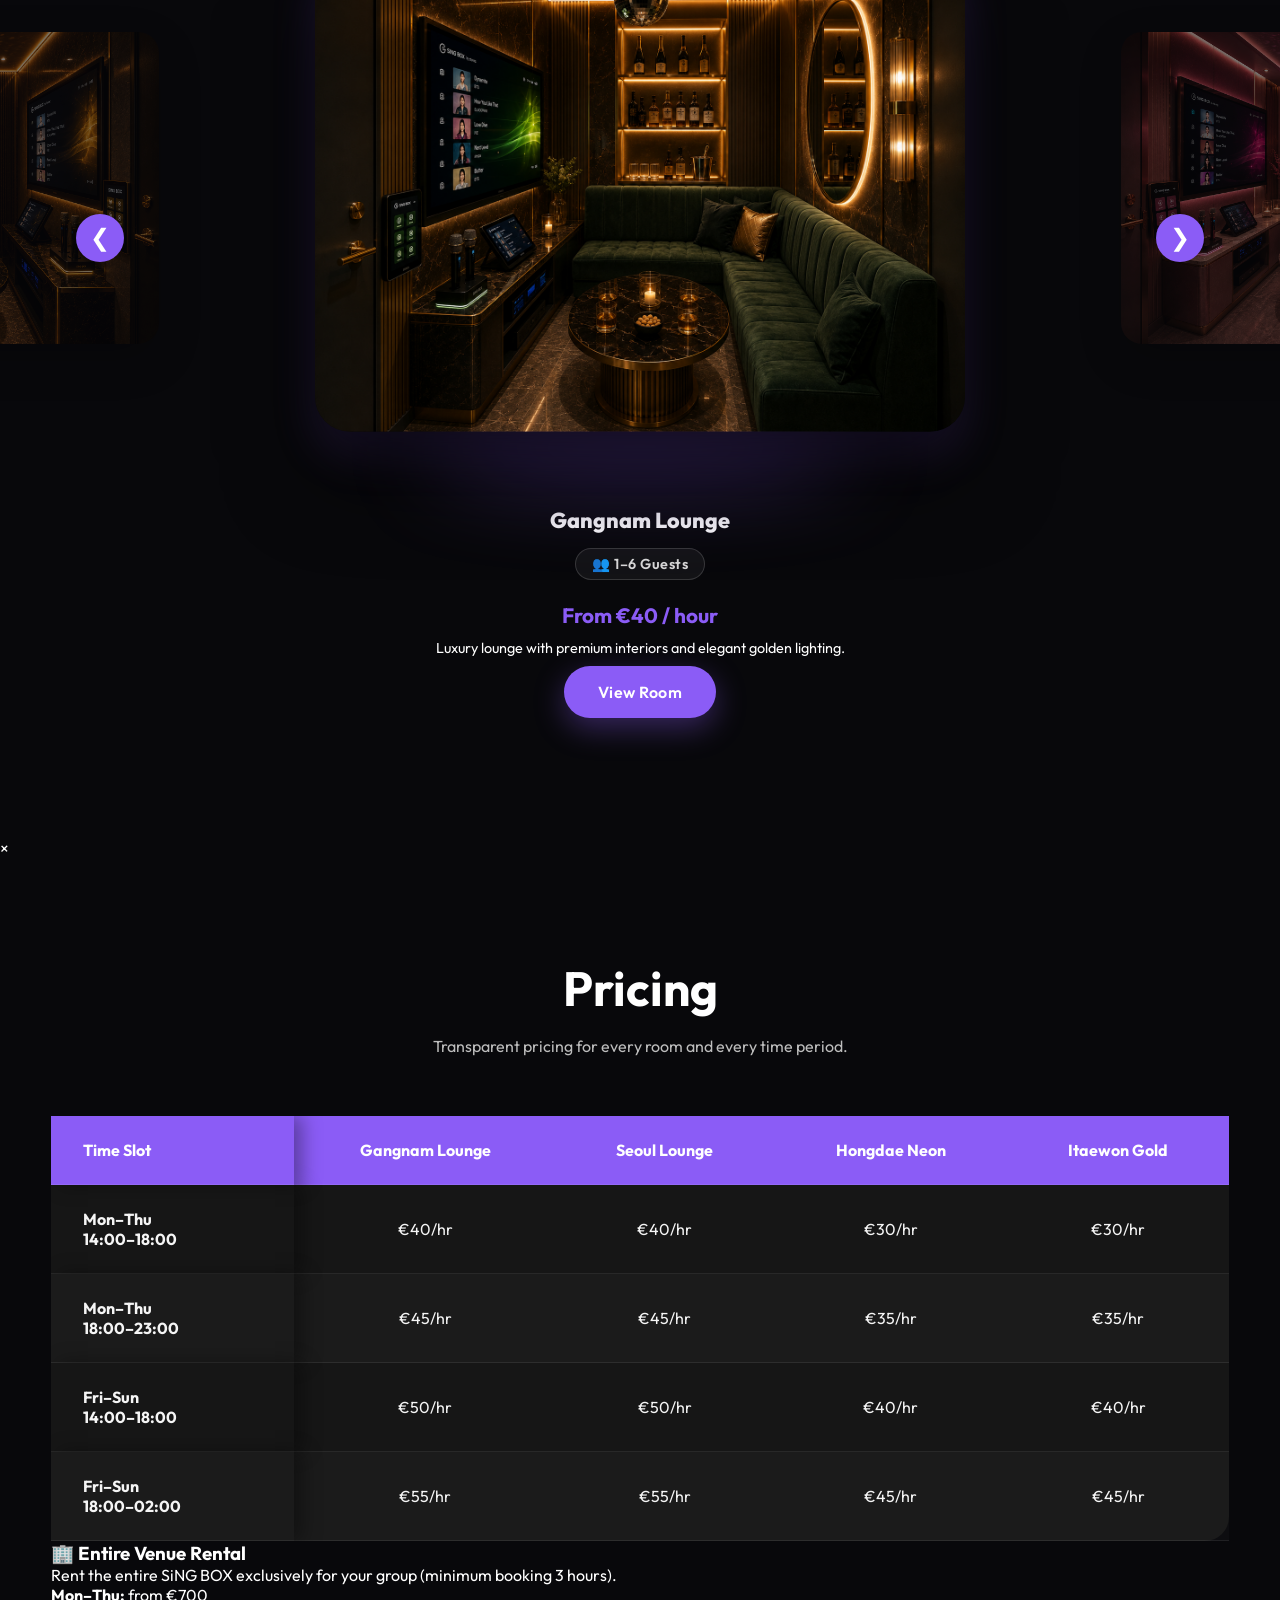
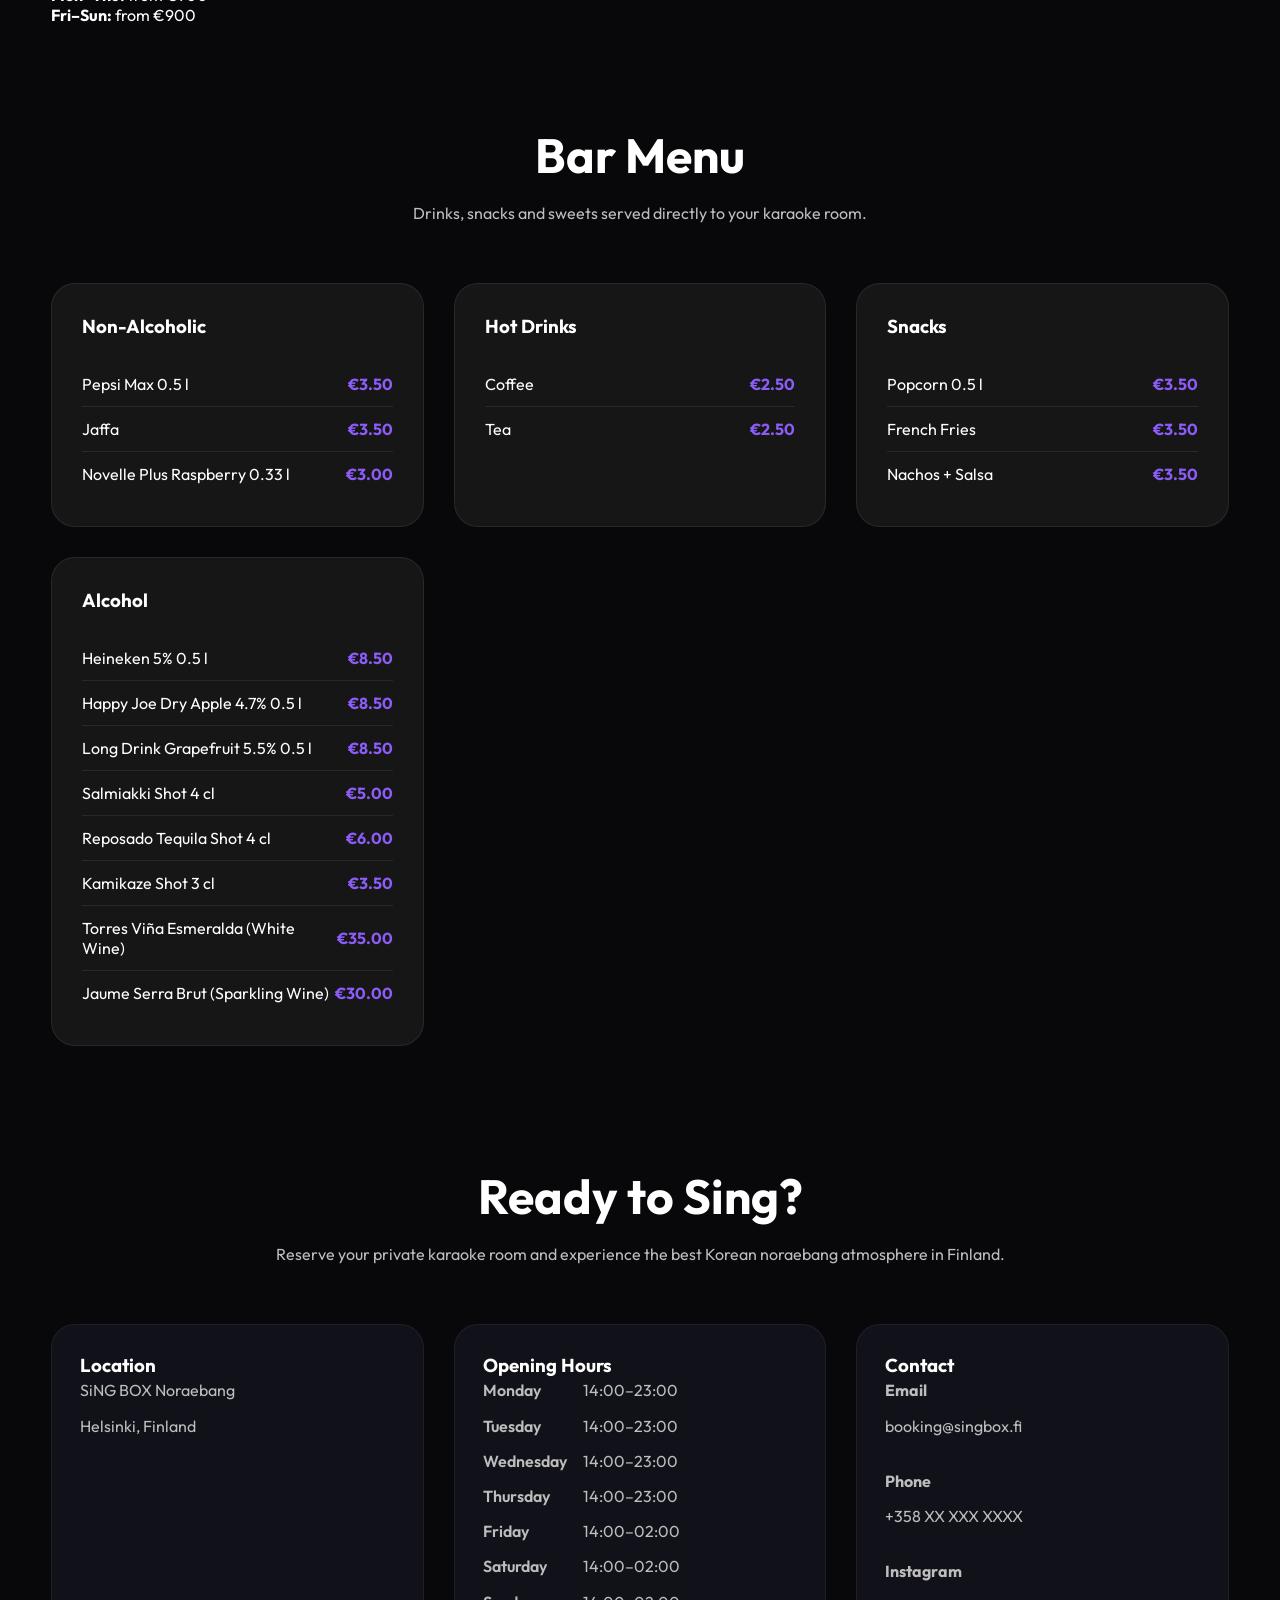
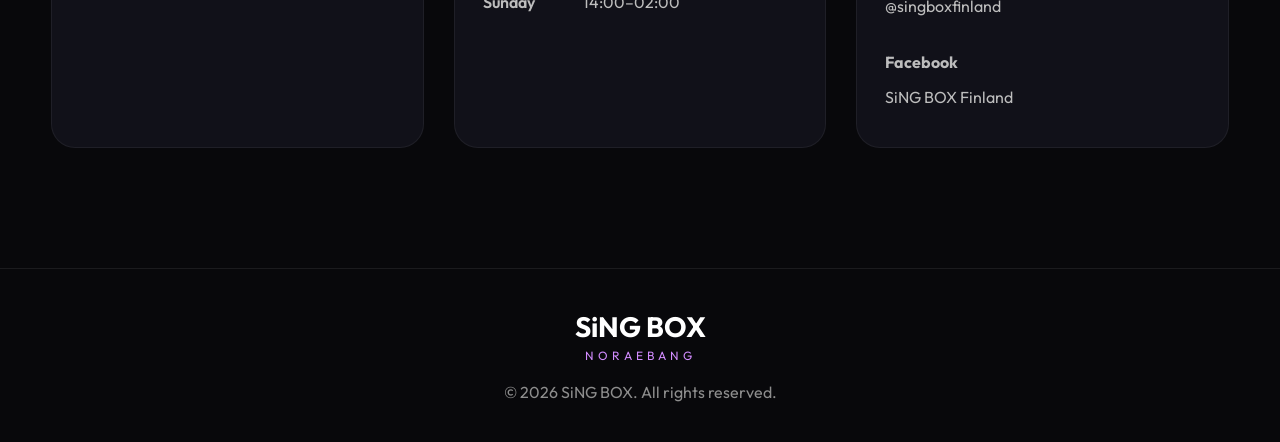
==== commit 25c239e5: "Implement lightbox for image viewing Add lightbox feature for image display." ====
--- a/index.html
+++ b/index.html
@@ -201,6 +201,14 @@
 </div>
 
 </section>
+
+    <div class="lightbox" id="lightbox">
+
+    <span class="close-lightbox">&times;</span>
+
+    <img id="lightboxImg" src="" alt="">
+
+</div>
     
     <section class="pricing" id="pricing">
 
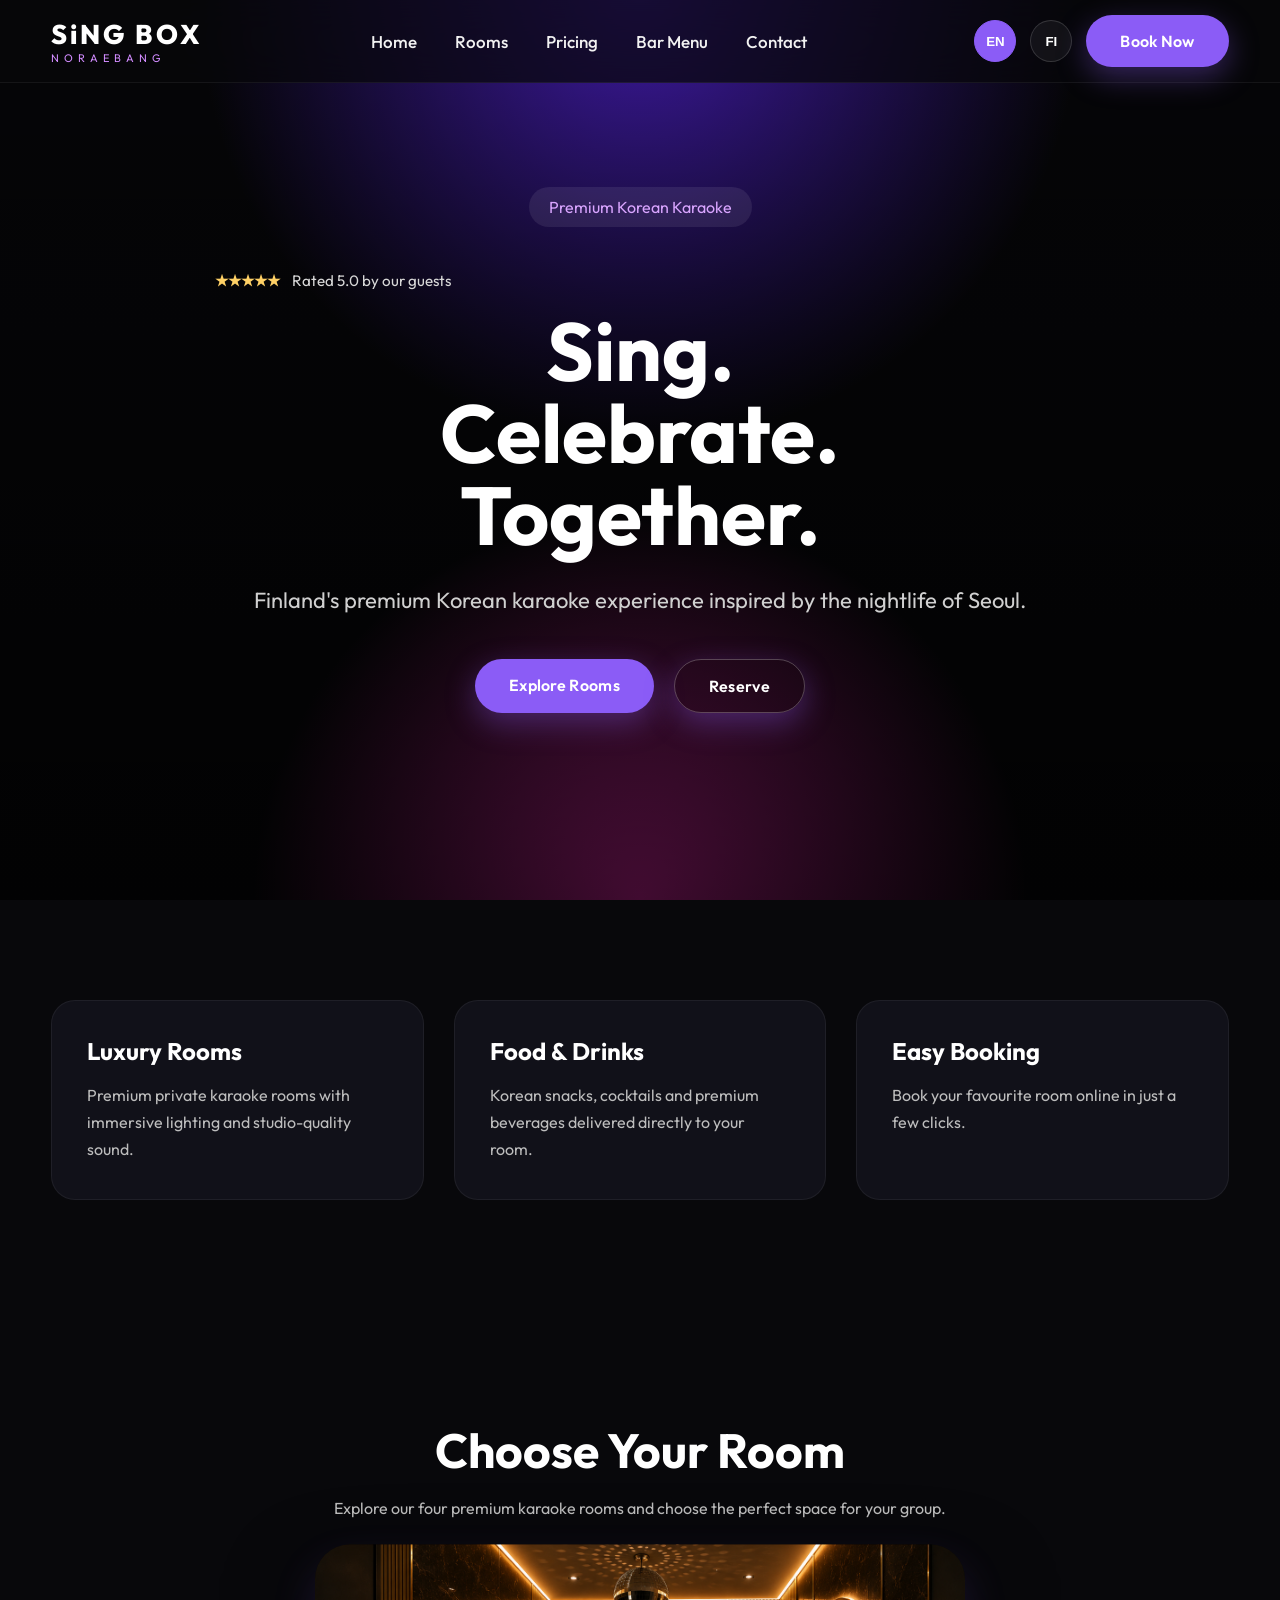
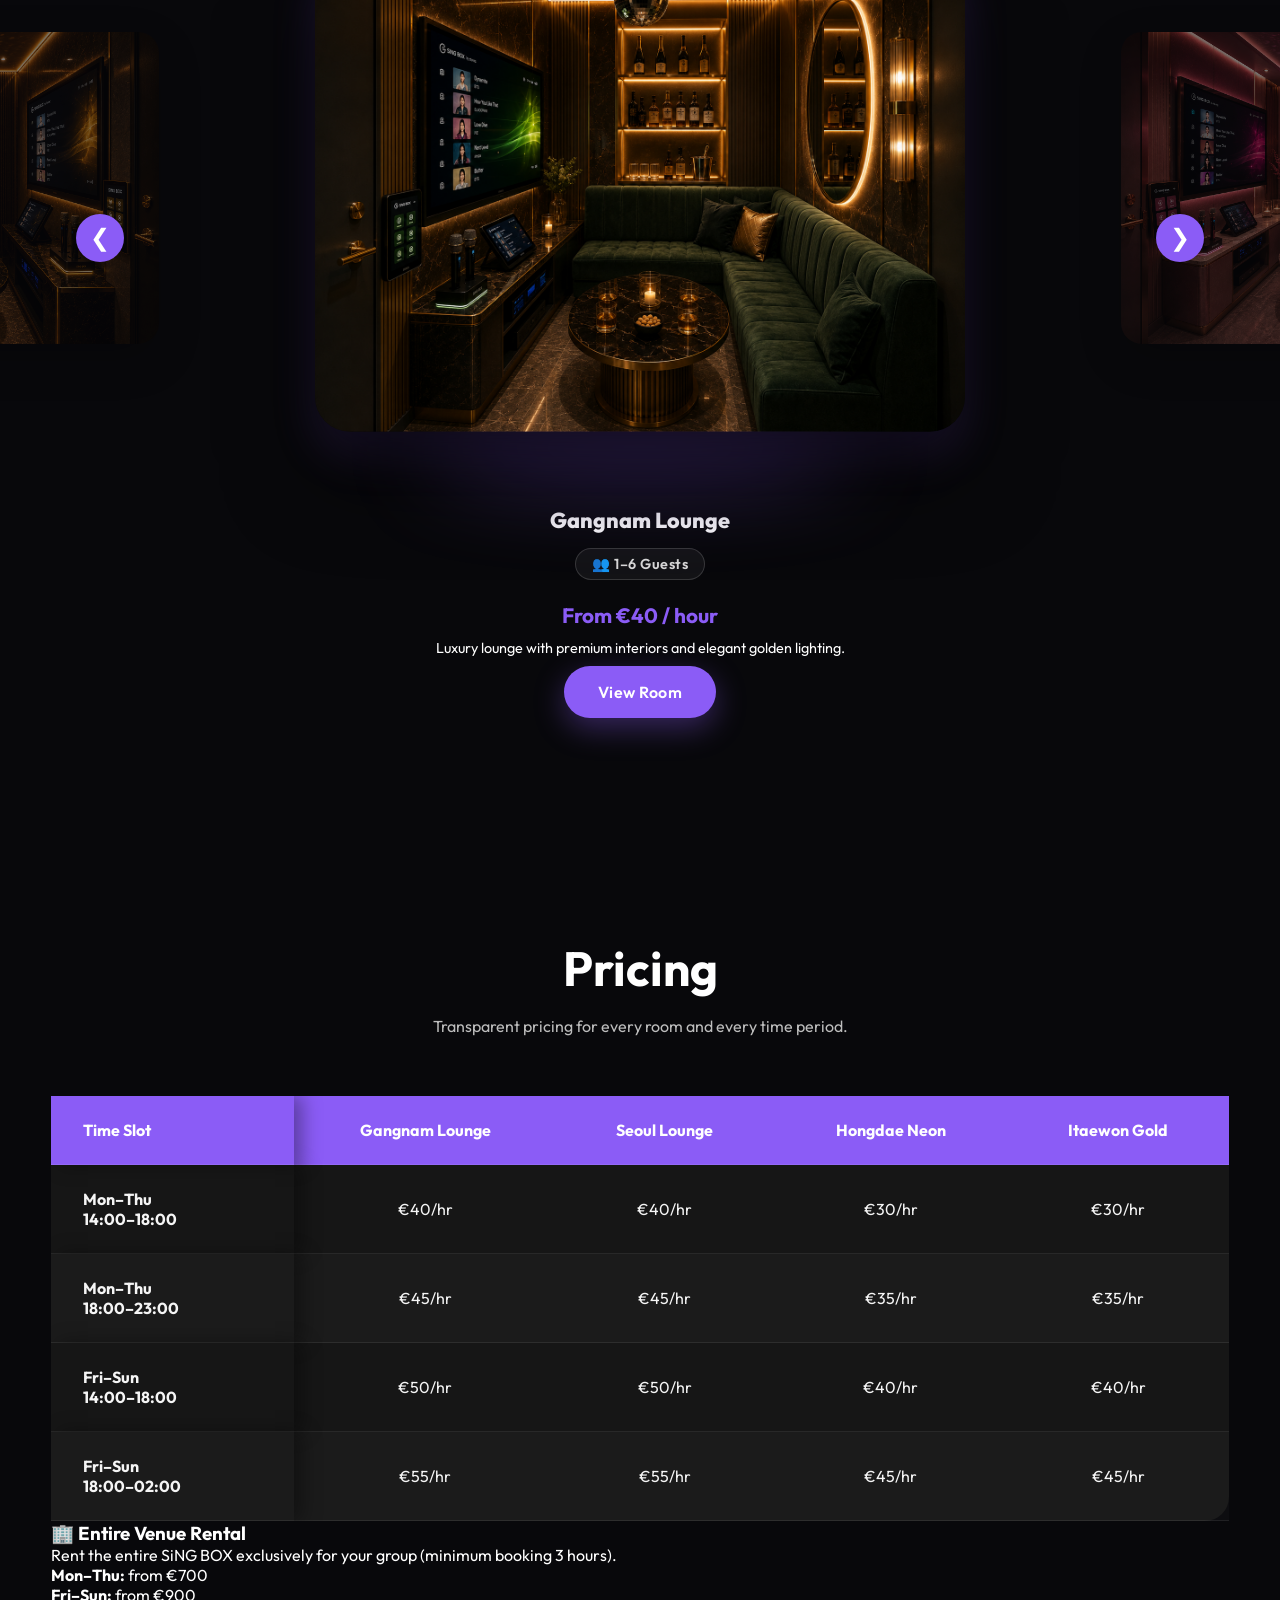
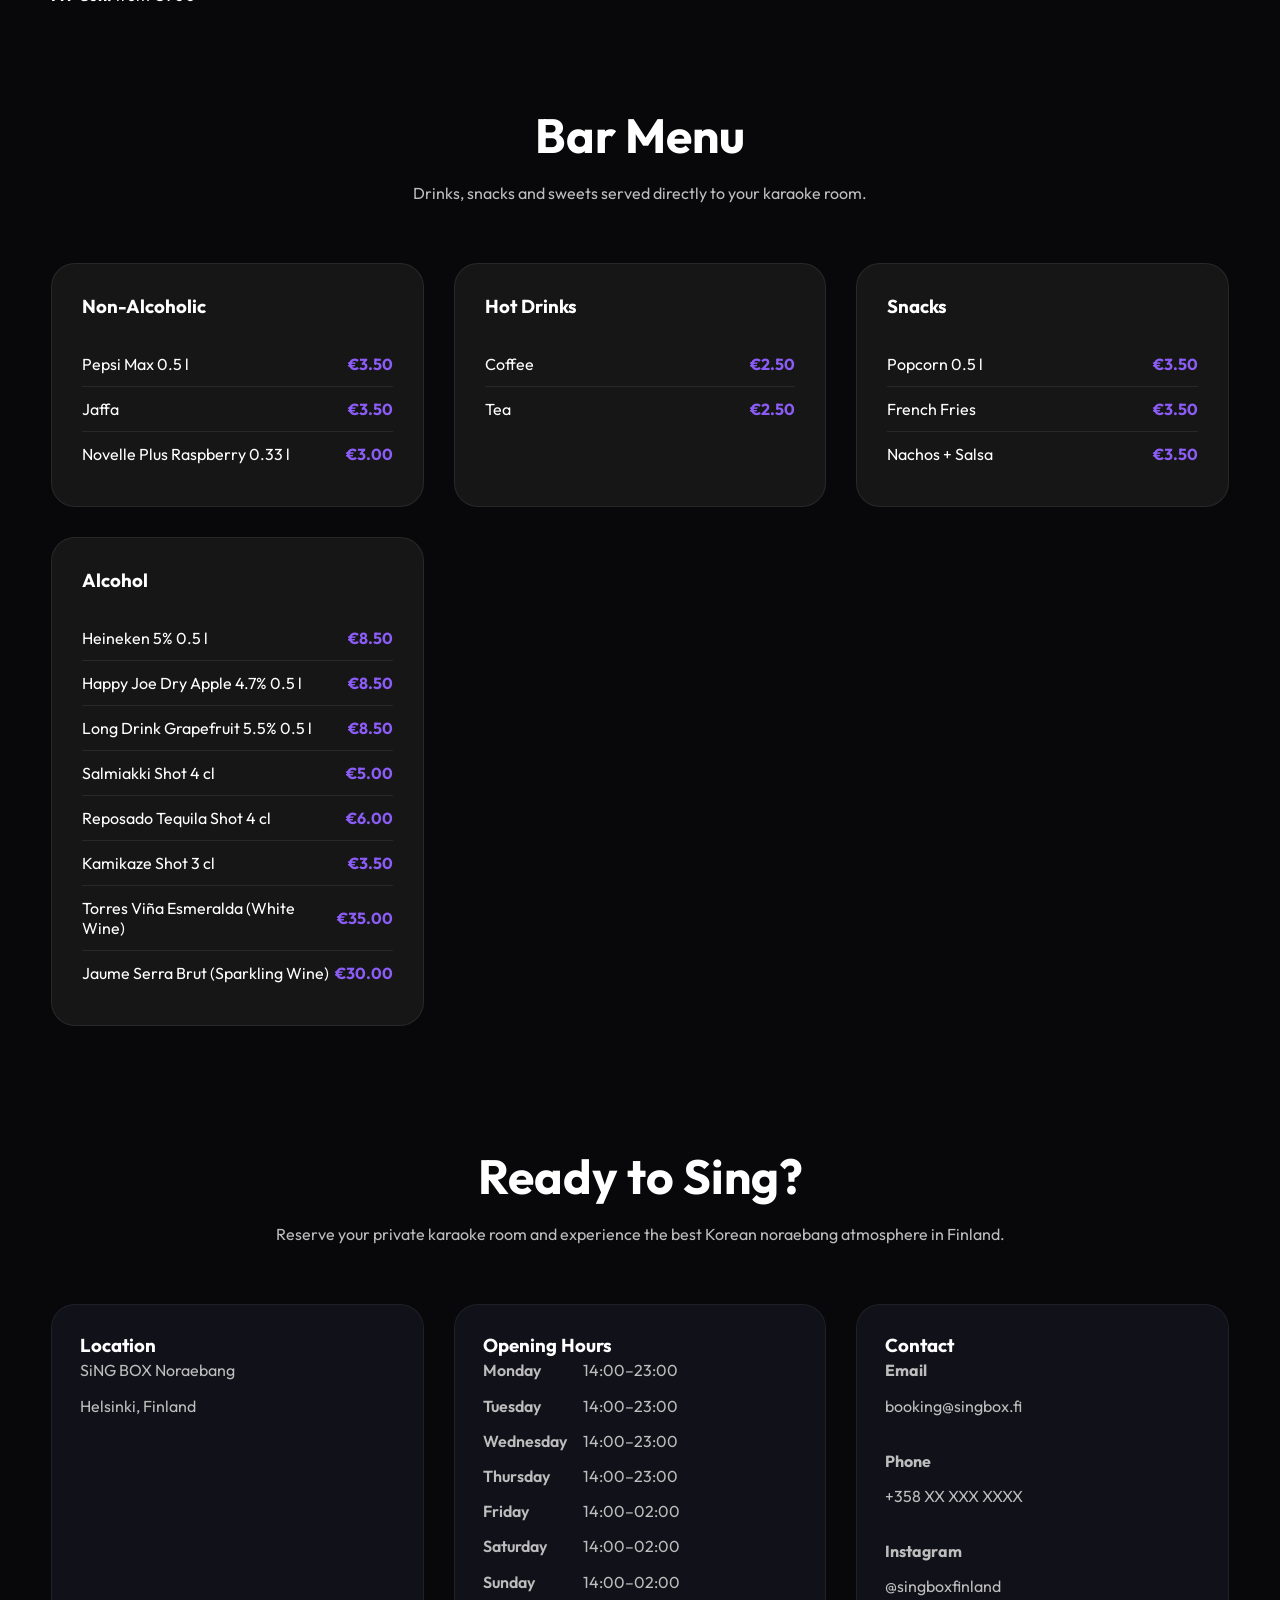
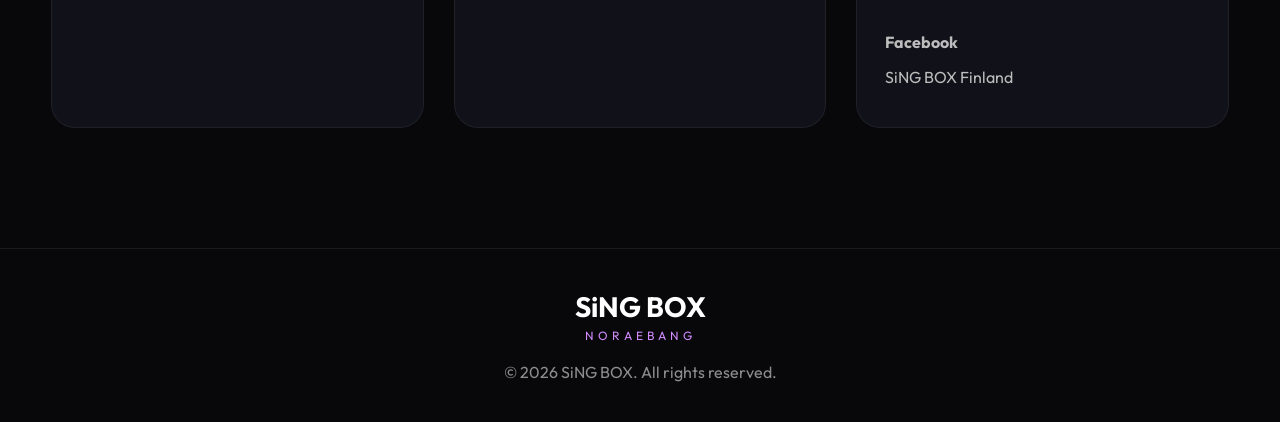
==== commit 74bbb057: "Implement lightbox for displaying room information Added lightbox functionality with image display a" ====
--- a/index.html
+++ b/index.html
@@ -206,7 +206,31 @@
 
     <span class="close-lightbox">&times;</span>
 
-    <img id="lightboxImg" src="" alt="">
+    <button class="lightbox-arrow left">&#10094;</button>
+
+    <div class="lightbox-content">
+
+        <img id="lightboxImg" src="" alt="">
+
+        <div class="lightbox-info">
+
+            <h3 id="lightboxTitle"></h3>
+
+            <span id="lightboxGuests" class="room-size"></span>
+
+            <div id="lightboxPrice" class="room-price"></div>
+
+            <p id="lightboxText"></p>
+
+            <a href="#" class="btn room-btn" id="lightboxButton">
+                View Room
+            </a>
+
+        </div>
+
+    </div>
+
+    <button class="lightbox-arrow right">&#10095;</button>
 
 </div>
     
--- a/style.css
+++ b/style.css
@@ -727,7 +727,7 @@
     opacity:1;
     transform:translate(-50%,-50%) scale(1.25);
     z-index:10;
-    pointer-events:none;
+    pointer-events:auto;
 }
 
 .card.active img{
@@ -966,3 +966,47 @@
 .room-info .room-size{
     text-align:center;
 }
+
+/* =====================
+   LIGHTBOX
+===================== */
+
+.lightbox{
+    position:fixed;
+    inset:0;
+    background:rgba(0,0,0,.88);
+    display:none;
+    justify-content:center;
+    align-items:center;
+    z-index:9999;
+    padding:40px;
+}
+
+.lightbox.active{
+    display:flex;
+}
+
+.lightbox img{
+    display:block;
+
+    max-width:92vw;
+    max-height:88vh;
+
+    width:100%;
+    height:100%;
+
+    object-fit:contain;
+
+    border-radius:22px;
+    box-shadow:0 20px 60px rgba(0,0,0,.6);
+}
+
+.close-lightbox{
+    position:absolute;
+    top:22px;
+    right:28px;
+    font-size:42px;
+    color:#fff;
+    cursor:pointer;
+    user-select:none;
+}
